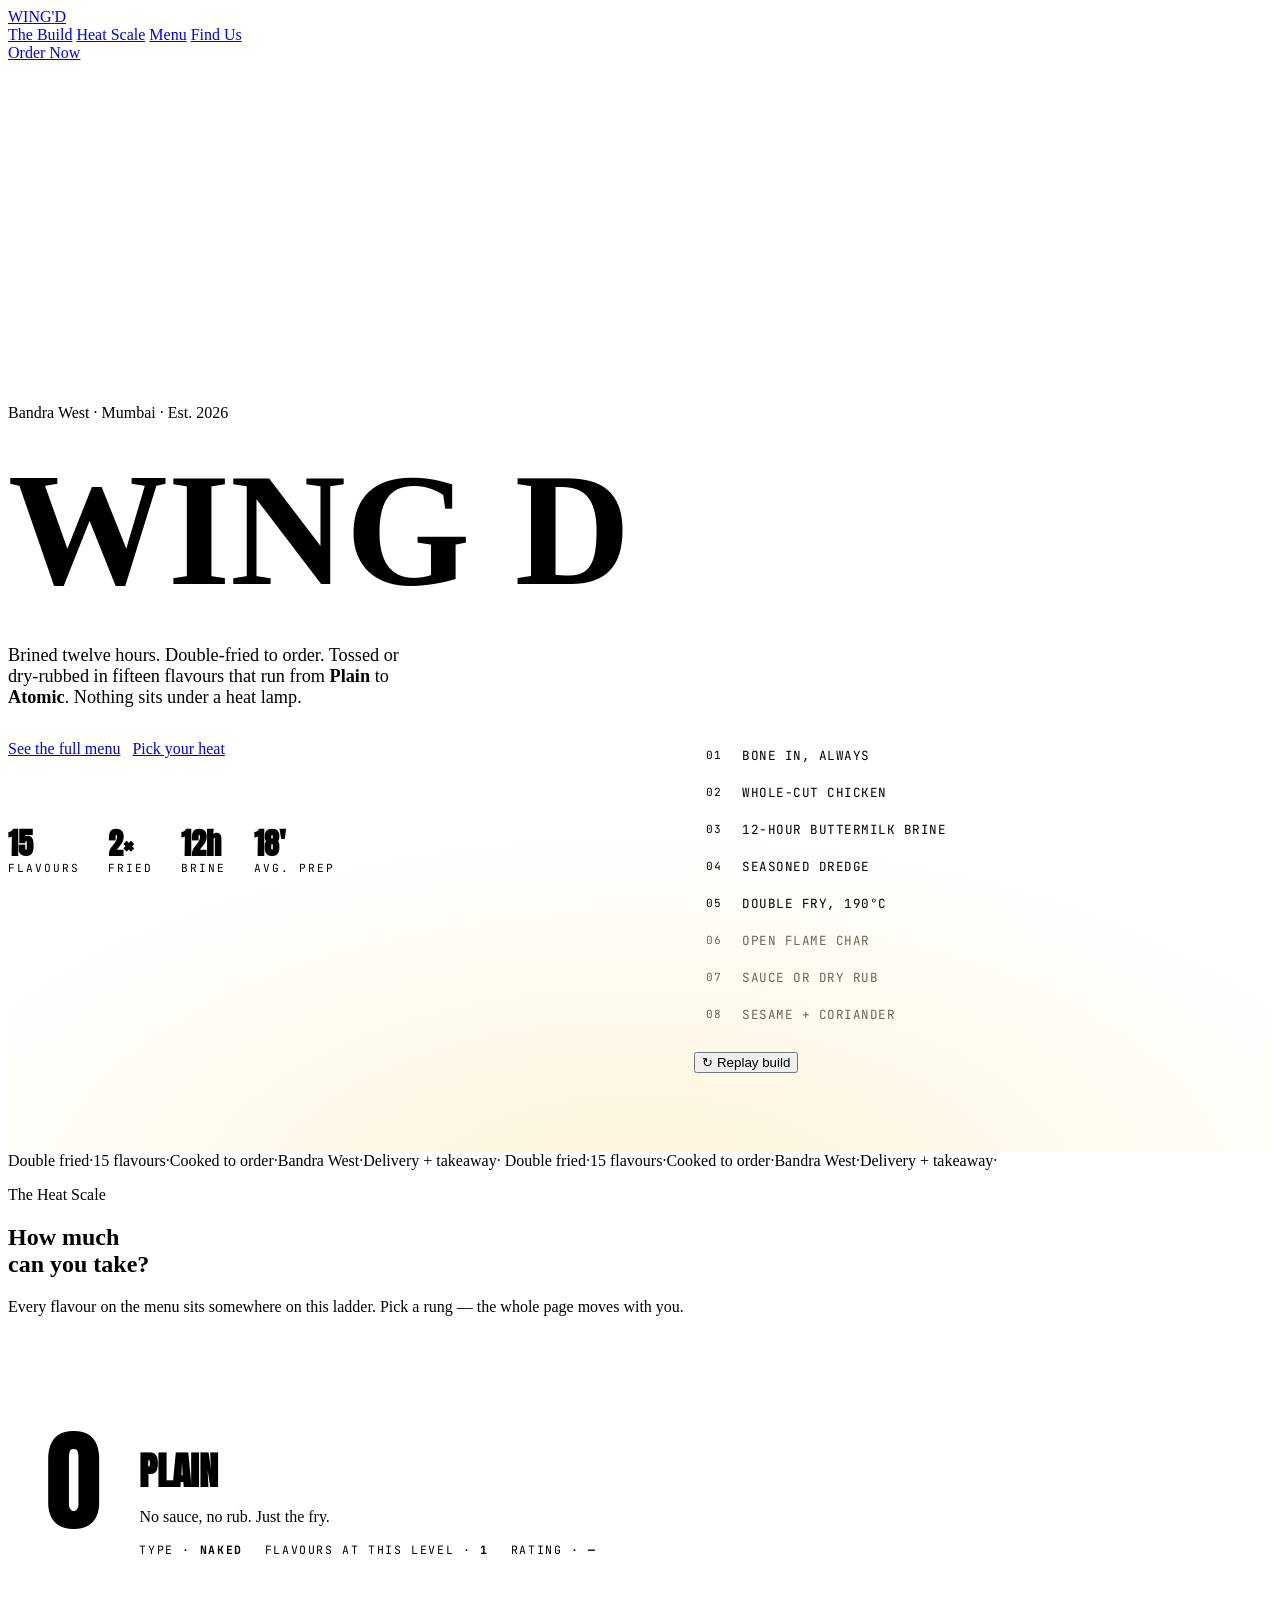
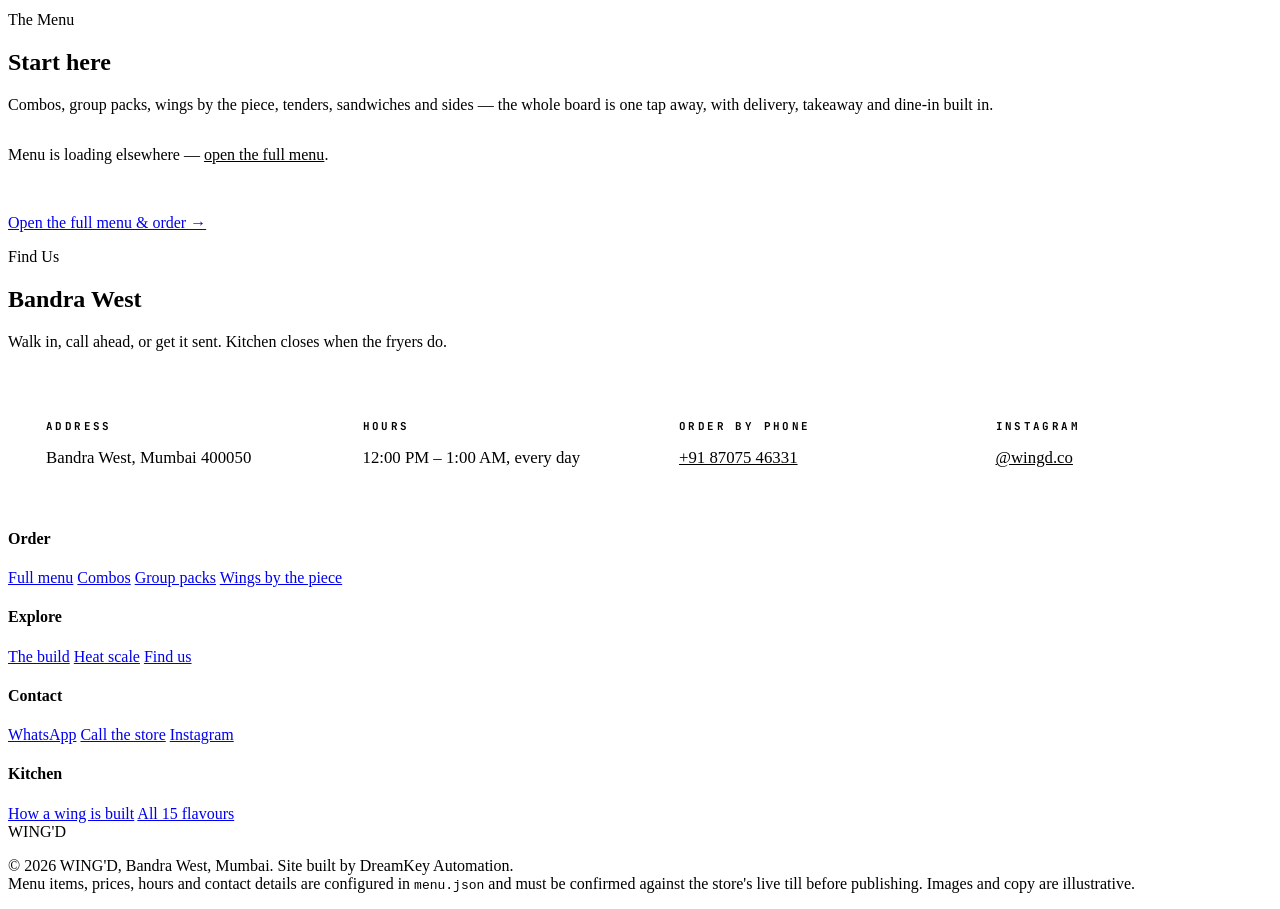
==== index.html @ 4043d3e2 "Add index.html — WING'D site, menu and ordering" ====
<!DOCTYPE html>
<html lang="en">
<head>
<meta charset="utf-8">
<meta name="viewport" content="width=device-width,initial-scale=1,viewport-fit=cover">
<title>WING'D — Wing Experts, Bandra West</title>
<meta name="description" content="WING'D. Double-fried chicken wings in 15 flavours, from Plain to Atomic. Order delivery, takeaway or dine-in from Bandra West, Mumbai.">
<meta name="theme-color" content="#0E0C0A">
<meta property="og:title" content="WING'D — Wing Experts, Bandra West">
<meta property="og:description" content="Double-fried wings in 15 flavours. Delivery, takeaway and dine-in from Bandra West, Mumbai.">
<meta property="og:type" content="website">
<link rel="preconnect" href="https://fonts.googleapis.com">
<link rel="preconnect" href="https://fonts.gstatic.com" crossorigin>
<link href="https://fonts.googleapis.com/css2?family=Anton&family=Manrope:wght@400;600;700;800&family=JetBrains+Mono:wght@400;700&display=swap" rel="stylesheet">
<link rel="stylesheet" href="style.css">
<link rel="icon" href="data:image/svg+xml,<svg xmlns='http://www.w3.org/2000/svg' viewBox='0 0 100 100'><rect width='100' height='100' rx='22' fill='%230E0C0A'/><text x='50' y='72' font-size='62' font-family='Impact,sans-serif' fill='%23F2B705' text-anchor='middle'>W</text></svg>">
<style>
/* ---------- hero ---------- */
.hero{min-height:100svh;display:flex;align-items:center;padding:120px 0 70px;position:relative;z-index:2;overflow:hidden}
.hero::before{
  content:"";position:absolute;inset:auto -20% -45% -20%;height:80%;
  background:radial-gradient(ellipse at 50% 50%, rgba(242,183,5,.16), transparent 62%);
  pointer-events:none
}
.herogrid{display:grid;grid-template-columns:1.05fr .95fr;gap:clamp(30px,5vw,70px);align-items:center}
.herotitle{font-size:clamp(3.3rem,12.5vw,10.5rem);margin:16px 0 0}
.herotitle .o{color:transparent;-webkit-text-stroke:2px var(--turmeric)}
.herotitle .r{color:var(--chilli)}
.herosub{max-width:46ch;color:var(--bone-dim);font-size:clamp(1rem,1.6vw,1.14rem);margin-top:22px}
.herocta{display:flex;flex-wrap:wrap;gap:12px;margin-top:32px}
.herostats{display:flex;flex-wrap:wrap;gap:28px;margin-top:44px;padding-top:26px;border-top:1px solid var(--line)}
.herostats div b{display:block;font-family:'Anton',sans-serif;font-size:1.9rem;line-height:1;color:var(--turmeric)}
.herostats div span{font-size:.7rem;letter-spacing:.18em;text-transform:uppercase;color:var(--bone-dim);font-family:'JetBrains Mono',monospace}

/* ---------- wing build ---------- */
.build{position:relative}
.stage{
  position:relative;aspect-ratio:1;width:100%;max-width:520px;margin-inline:auto;
  border:1px solid var(--line);border-radius:24px;
  background:
    radial-gradient(circle at 50% 55%, rgba(242,183,5,.09), transparent 60%),
    linear-gradient(180deg,var(--char-2),var(--char));
  overflow:hidden
}
.stage::after{
  content:"";position:absolute;inset:0;pointer-events:none;
  background-image:linear-gradient(var(--line) 1px,transparent 1px),linear-gradient(90deg,var(--line) 1px,transparent 1px);
  background-size:44px 44px;opacity:.35
}
.stage svg{position:absolute;inset:0;width:100%;height:100%}
.lyr{opacity:0;transform:translateY(26px) scale(.94);transform-origin:50% 62%}
.playing .lyr{animation:layerIn .62s var(--ease) forwards}
.playing .lyr:nth-child(1){animation-delay:.10s}
.playing .lyr:nth-child(2){animation-delay:.62s}
.playing .lyr:nth-child(3){animation-delay:1.14s}
.playing .lyr:nth-child(4){animation-delay:1.66s}
.playing .lyr:nth-child(5){animation-delay:2.18s}
.playing .lyr:nth-child(6){animation-delay:2.70s}
.playing .lyr:nth-child(7){animation-delay:3.22s}
.playing .lyr:nth-child(8){animation-delay:3.74s}
@keyframes layerIn{to{opacity:1;transform:none}}

.steps{list-style:none;margin:26px 0 0;padding:0;display:grid;gap:2px}
.steps li{
  display:flex;align-items:center;gap:14px;padding:9px 12px;border-radius:9px;
  font-family:'JetBrains Mono',monospace;font-size:.79rem;letter-spacing:.04em;
  color:#6D675D;transition:color .35s,background .35s;text-transform:uppercase
}
.steps li .n{color:var(--line-2);font-size:.7rem;min-width:22px}
.steps li.lit{color:var(--bone);background:rgba(245,239,227,.05)}
.steps li.lit .n{color:var(--turmeric)}
.replay{margin-top:20px}

/* ---------- heat ---------- */
.heatrow{display:grid;grid-template-columns:repeat(auto-fit,minmax(120px,1fr));gap:10px;margin-bottom:34px}
.heatbtn{
  border:1px solid var(--line-2);border-radius:12px;padding:18px 12px;text-align:center;
  transition:border-color .25s,background .25s,transform .2s var(--ease);
}
.heatbtn:hover{transform:translateY(-3px)}
.heatbtn .flames{font-size:.95rem;letter-spacing:2px;display:block;margin-bottom:8px;filter:grayscale(1);opacity:.45;transition:.25s}
.heatbtn .nm{font-family:'Anton',sans-serif;text-transform:uppercase;font-size:1.02rem;display:block;line-height:1.1}
.heatbtn.on{border-color:var(--accent);background:rgba(245,239,227,.05)}
.heatbtn.on .flames{filter:none;opacity:1}
.heatpanel{
  border:1px solid var(--line);border-radius:var(--r);padding:clamp(22px,3vw,38px);
  background:linear-gradient(160deg,var(--char-3),var(--char-2));
  display:grid;grid-template-columns:auto 1fr;gap:clamp(20px,3vw,40px);align-items:center
}
.heatnum{font-family:'Anton',sans-serif;font-size:clamp(3.6rem,10vw,7rem);line-height:.8;color:var(--accent)}
.heatpanel h3{font-family:'Anton',sans-serif;text-transform:uppercase;font-size:clamp(1.5rem,3.6vw,2.4rem);margin-bottom:8px}
.heatpanel p{color:var(--bone-dim);margin:0;max-width:56ch}
.heatmeta{display:flex;gap:22px;margin-top:16px;flex-wrap:wrap}
.heatmeta span{font-family:'JetBrains Mono',monospace;font-size:.72rem;letter-spacing:.14em;text-transform:uppercase;color:var(--bone-dim)}
.heatmeta b{color:var(--bone)}

/* ---------- menu preview ---------- */
.previewgrid{display:grid;grid-template-columns:repeat(auto-fit,minmax(255px,1fr));gap:14px}
.pcard{
  border:1px solid var(--line);border-radius:var(--r);padding:24px;
  background:linear-gradient(170deg,var(--char-2),var(--char));
  display:flex;flex-direction:column;gap:10px;
  transition:border-color .25s,transform .25s var(--ease)
}
.pcard:hover{border-color:var(--line-2);transform:translateY(-4px)}
.pcard h4{font-family:'Anton',sans-serif;text-transform:uppercase;font-size:1.28rem;line-height:1.05}
.pcard p{color:var(--bone-dim);font-size:.88rem;margin:0;flex:1}
.pcard .pr{font-family:'JetBrains Mono',monospace;font-weight:700;color:var(--turmeric);font-size:1.05rem}
.tag{
  align-self:flex-start;font-family:'JetBrains Mono',monospace;font-size:.6rem;letter-spacing:.18em;
  text-transform:uppercase;padding:5px 10px;border-radius:100px;background:var(--chilli);color:#fff
}

/* ---------- find us ---------- */
.findgrid{display:grid;grid-template-columns:repeat(auto-fit,minmax(240px,1fr));gap:2px;border:1px solid var(--line);border-radius:var(--r);overflow:hidden}
.findcell{padding:clamp(24px,3vw,38px);background:var(--char-2);outline:1px solid var(--line)}
.findcell h4{font-family:'JetBrains Mono',monospace;font-size:.68rem;letter-spacing:.22em;text-transform:uppercase;color:var(--accent);margin-bottom:12px}
.findcell p{font-size:1.05rem;margin:0;line-height:1.5}
.findcell a{color:var(--bone);border-bottom:1px solid var(--line-2)}

@media (max-width:940px){
  .herogrid{grid-template-columns:1fr}
  .build{order:-1}
  .stage{max-width:400px}
  .heatpanel{grid-template-columns:1fr;text-align:left}
}
</style>
</head>
<body>
<div class="grain" aria-hidden="true"></div>

<nav class="nav">
  <a class="brand" href="index.html">
    <span class="dot" aria-hidden="true"></span>
    <span class="mark">WING<span>'</span>D</span>
  </a>
  <div class="navlinks">
    <a href="#build">The Build</a>
    <a href="#heat">Heat Scale</a>
    <a href="menu.html">Menu</a>
    <a href="#find">Find Us</a>
  </div>
  <a class="btn btn-primary" href="menu.html">Order Now</a>
</nav>

<!-- ================= HERO ================= -->
<header class="hero" id="top">
  <div class="wrap herogrid">
    <div>
      <p class="eyebrow">Bandra West · Mumbai · Est. 2026</p>
      <h1 class="display herotitle">WING<span class="o">'</span><span class="r">D</span></h1>
      <p class="herosub">Brined twelve hours. Double-fried to order. Tossed or dry-rubbed in fifteen flavours that run from <b style="color:var(--bone)">Plain</b> to <b style="color:var(--chilli)">Atomic</b>. Nothing sits under a heat lamp.</p>
      <div class="herocta">
        <a class="btn btn-primary" href="menu.html">See the full menu</a>
        <a class="btn btn-ghost" href="#heat">Pick your heat</a>
      </div>
      <div class="herostats">
        <div><b>15</b><span>Flavours</span></div>
        <div><b>2×</b><span>Fried</span></div>
        <div><b>12h</b><span>Brine</span></div>
        <div><b>18′</b><span>Avg. prep</span></div>
      </div>
    </div>

    <div class="build" id="build">
      <div class="stage playing" id="stage">
        <svg viewBox="0 0 400 400" role="img" aria-label="A chicken wing being assembled layer by layer">
          <defs>
            <linearGradient id="gFry" x1="0" y1="0" x2="0" y2="1">
              <stop offset="0%" stop-color="#E8A63C"/><stop offset="100%" stop-color="#B96B18"/>
            </linearGradient>
            <linearGradient id="gSauce" x1="0" y1="0" x2="1" y2="1">
              <stop offset="0%" stop-color="var(--accent)"/><stop offset="100%" stop-color="#8E1B1B"/>
            </linearGradient>
            <clipPath id="clipBody">
              <path d="M200 146c42 0 70 40 78 88 10 62-28 118-78 118s-88-56-78-118c8-48 36-88 78-88Z"/>
            </clipPath>
          </defs>

          <!-- 1 bone -->
          <g class="lyr">
            <rect x="187" y="58" width="26" height="108" rx="13" fill="#E9E1D2"/>
            <circle cx="185" cy="62" r="18" fill="#F5EFE3"/>
            <circle cx="215" cy="62" r="18" fill="#F5EFE3"/>
          </g>
          <!-- 2 meat -->
          <g class="lyr">
            <path d="M200 146c42 0 70 40 78 88 10 62-28 118-78 118s-88-56-78-118c8-48 36-88 78-88Z" fill="#C97C72"/>
          </g>
          <!-- 3 brine -->
          <g class="lyr" clip-path="url(#clipBody)">
            <path d="M200 146c42 0 70 40 78 88 10 62-28 118-78 118s-88-56-78-118c8-48 36-88 78-88Z" fill="#F5EFE3" opacity=".18"/>
            <circle cx="150" cy="230" r="7" fill="#F5EFE3" opacity=".3"/>
            <circle cx="252" cy="286" r="5" fill="#F5EFE3" opacity=".3"/>
            <circle cx="196" cy="196" r="4" fill="#F5EFE3" opacity=".3"/>
          </g>
          <!-- 4 dredge -->
          <g class="lyr" clip-path="url(#clipBody)">
            <path d="M200 146c42 0 70 40 78 88 10 62-28 118-78 118s-88-56-78-118c8-48 36-88 78-88Z" fill="#E4CDA0"/>
          </g>
          <!-- 5 double fry -->
          <g class="lyr" clip-path="url(#clipBody)">
            <path d="M200 146c42 0 70 40 78 88 10 62-28 118-78 118s-88-56-78-118c8-48 36-88 78-88Z" fill="url(#gFry)"/>
            <path d="M118 218c30 16 54-10 86 4s52-6 82 10" stroke="#D9913A" stroke-width="7" fill="none" opacity=".6" stroke-linecap="round"/>
            <path d="M112 268c34 12 56-12 88 2s54-4 88 12" stroke="#D9913A" stroke-width="7" fill="none" opacity=".5" stroke-linecap="round"/>
          </g>
          <!-- 6 flame char -->
          <g class="lyr" clip-path="url(#clipBody)">
            <ellipse cx="164" cy="212" rx="19" ry="11" fill="#4A2A10" opacity=".6" transform="rotate(-18 164 212)"/>
            <ellipse cx="252" cy="262" rx="26" ry="14" fill="#4A2A10" opacity=".55" transform="rotate(12 252 262)"/>
            <ellipse cx="190" cy="320" rx="24" ry="12" fill="#4A2A10" opacity=".5"/>
          </g>
          <!-- 7 sauce / rub -->
          <g class="lyr" clip-path="url(#clipBody)">
            <path d="M100 236c26-22 48 6 74-8s44 12 70-2 44 8 56-2v130H100Z" fill="url(#gSauce)" opacity=".92" id="sauceLayer"/>
          </g>
          <!-- 8 garnish -->
          <g class="lyr" clip-path="url(#clipBody)">
            <g fill="#F5EFE3" opacity=".92">
              <ellipse cx="160" cy="278" rx="5" ry="3" transform="rotate(24 160 278)"/>
              <ellipse cx="214" cy="300" rx="5" ry="3" transform="rotate(-14 214 300)"/>
              <ellipse cx="258" cy="266" rx="5" ry="3" transform="rotate(40 258 266)"/>
              <ellipse cx="188" cy="252" rx="5" ry="3" transform="rotate(-30 188 252)"/>
              <ellipse cx="236" cy="326" rx="5" ry="3" transform="rotate(8 236 326)"/>
            </g>
            <g fill="#5C8F3A">
              <ellipse cx="176" cy="312" rx="9" ry="4" transform="rotate(-22 176 312)"/>
              <ellipse cx="246" cy="292" rx="9" ry="4" transform="rotate(34 246 292)"/>
            </g>
          </g>
        </svg>
      </div>

      <ol class="steps" id="steps">
        <li><span class="n">01</span> Bone in, always</li>
        <li><span class="n">02</span> Whole-cut chicken</li>
        <li><span class="n">03</span> 12-hour buttermilk brine</li>
        <li><span class="n">04</span> Seasoned dredge</li>
        <li><span class="n">05</span> Double fry, 190°C</li>
        <li><span class="n">06</span> Open flame char</li>
        <li><span class="n">07</span> Sauce or dry rub</li>
        <li><span class="n">08</span> Sesame + coriander</li>
      </ol>
      <button class="btn btn-ghost replay" id="replay" type="button">↻ Replay build</button>
    </div>
  </div>
</header>

<div class="ticker" aria-hidden="true">
  <div class="ticker-track">
    <span>Double fried</span><span>·</span><span>15 flavours</span><span>·</span><span>Cooked to order</span><span>·</span><span>Bandra West</span><span>·</span><span>Delivery + takeaway</span><span>·</span>
    <span>Double fried</span><span>·</span><span>15 flavours</span><span>·</span><span>Cooked to order</span><span>·</span><span>Bandra West</span><span>·</span><span>Delivery + takeaway</span><span>·</span>
  </div>
</div>

<!-- ================= HEAT ================= -->
<section class="sec" id="heat">
  <div class="wrap">
    <div class="sechead rv">
      <div>
        <p class="eyebrow">The Heat Scale</p>
        <h2 class="display">How much<br>can you take?</h2>
      </div>
      <p>Every flavour on the menu sits somewhere on this ladder. Pick a rung — the whole page moves with you.</p>
    </div>

    <div class="heatrow rv" id="heatrow" role="tablist" aria-label="Heat levels"></div>

    <div class="heatpanel rv">
      <div class="heatnum mono" id="heatnum">0</div>
      <div>
        <h3 id="heatname">Plain</h3>
        <p id="heatdesc">No sauce, no rub. Just the fry.</p>
        <div class="heatmeta">
          <span>Type · <b id="heattype">Naked</b></span>
          <span>Flavours at this level · <b id="heatcount">1</b></span>
          <span>Rating · <b id="heatflames">—</b></span>
        </div>
      </div>
    </div>
  </div>
</section>

<!-- ================= MENU PREVIEW ================= -->
<section class="sec" id="menu" style="border-top:1px solid var(--line)">
  <div class="wrap">
    <div class="sechead rv">
      <div>
        <p class="eyebrow">The Menu</p>
        <h2 class="display">Start here</h2>
      </div>
      <p>Combos, group packs, wings by the piece, tenders, sandwiches and sides — the whole board is one tap away, with delivery, takeaway and dine-in built in.</p>
    </div>
    <div class="previewgrid rv" id="preview"></div>
    <div style="margin-top:34px">
      <a class="btn btn-accent" href="menu.html">Open the full menu &amp; order →</a>
    </div>
  </div>
</section>

<!-- ================= FIND US ================= -->
<section class="sec" id="find" style="border-top:1px solid var(--line)">
  <div class="wrap">
    <div class="sechead rv">
      <div>
        <p class="eyebrow">Find Us</p>
        <h2 class="display">Bandra West</h2>
      </div>
      <p>Walk in, call ahead, or get it sent. Kitchen closes when the fryers do.</p>
    </div>
    <div class="findgrid rv">
      <div class="findcell"><h4>Address</h4><p id="fAddr">Bandra West, Mumbai 400050</p></div>
      <div class="findcell"><h4>Hours</h4><p id="fHours">12:00 PM – 1:00 AM, every day</p></div>
      <div class="findcell"><h4>Order by phone</h4><p><a id="fPhone" href="#">+91 87075 46331</a></p></div>
      <div class="findcell"><h4>Instagram</h4><p><a id="fIg" href="https://instagram.com/wingd.co" target="_blank" rel="noopener">@wingd.co</a></p></div>
    </div>
  </div>
</section>

<footer class="foot">
  <div class="wrap">
    <div class="footgrid">
      <div>
        <h4>Order</h4>
        <a href="menu.html">Full menu</a>
        <a href="menu.html#combos">Combos</a>
        <a href="menu.html#packs">Group packs</a>
        <a href="menu.html#wings">Wings by the piece</a>
      </div>
      <div>
        <h4>Explore</h4>
        <a href="#build">The build</a>
        <a href="#heat">Heat scale</a>
        <a href="#find">Find us</a>
      </div>
      <div>
        <h4>Contact</h4>
        <a id="fWa" href="#" target="_blank" rel="noopener">WhatsApp</a>
        <a id="fPhone2" href="#">Call the store</a>
        <a href="https://instagram.com/wingd.co" target="_blank" rel="noopener">Instagram</a>
      </div>
      <div>
        <h4>Kitchen</h4>
        <a href="#build">How a wing is built</a>
        <a href="menu.html#flavours">All 15 flavours</a>
      </div>
    </div>
    <div class="footmark display">WING'D</div>
    <p class="legal">
      © <span id="yr"></span> WING'D, Bandra West, Mumbai. Site built by DreamKey Automation.<br>
      Menu items, prices, hours and contact details are configured in <code>menu.json</code> and must be confirmed against the store's live till before publishing. Images and copy are illustrative.
    </p>
  </div>
</footer>

<script>
/* ---------------- year ---------------- */
document.getElementById('yr').textContent = new Date().getFullYear();

/* ---------------- reveal ---------------- */
const io = new IntersectionObserver((es)=>{
  es.forEach(e=>{ if(e.isIntersecting){ e.target.classList.add('in'); io.unobserve(e.target); } });
},{threshold:.12});
document.querySelectorAll('.rv').forEach(el=>io.observe(el));

/* ---------------- wing build animation ---------------- */
const stage = document.getElementById('stage');
const stepEls = [...document.querySelectorAll('#steps li')];
const DELAYS = [100,620,1140,1660,2180,2700,3220,3740];
let timers = [];
const reduce = window.matchMedia('(prefers-reduced-motion: reduce)').matches;

function runBuild(){
  timers.forEach(clearTimeout); timers = [];
  stepEls.forEach(li=>li.classList.remove('lit'));
  if(reduce){ stepEls.forEach(li=>li.classList.add('lit')); return; }
  stage.classList.remove('playing');
  void stage.offsetWidth;               // force reflow so the animation restarts
  stage.classList.add('playing');
  DELAYS.forEach((d,i)=>{
    timers.push(setTimeout(()=>stepEls[i] && stepEls[i].classList.add('lit'), d + 180));
  });
}
document.getElementById('replay').addEventListener('click', runBuild);
runBuild();

/* ---------------- data-driven bits ---------------- */
const FLAME='◆';
fetch('menu.json?v=2').then(r=>r.json()).then(data=>{
  /* --- store details --- */
  const s = data.store;
  document.getElementById('fAddr').textContent  = s.address;
  document.getElementById('fHours').textContent = s.hours;
  const telHref = 'tel:' + s.phone.replace(/[^\d+]/g,'');
  ['fPhone','fPhone2'].forEach(id=>{
    const el = document.getElementById(id);
    el.href = telHref;
    if(id==='fPhone') el.textContent = s.phone;
  });
  document.getElementById('fWa').href = 'https://wa.me/' + s.whatsapp;
  const ig = document.getElementById('fIg');
  ig.href = s.instagram; ig.textContent = '@' + s.instagram.split('/').filter(Boolean).pop();

  /* --- heat scale --- */
  const levels = [0,1,2,3,4,5];
  const names  = {0:'No heat',1:'Warm',2:'Building',3:'Hot',4:'Serious',5:'Atomic'};
  const row = document.getElementById('heatrow');
  const byLevel = l => data.flavours.filter(f=>f.heat===l);

  levels.forEach(l=>{
    const b = document.createElement('button');
    b.type='button'; b.className='heatbtn'; b.dataset.level=l; b.setAttribute('role','tab');
    b.innerHTML = `<span class="flames">${'🔥'.repeat(Math.max(l,1)).slice(0, l===0?0:undefined) || '○'}</span>
                   <span class="nm">${names[l]}</span>`;
    b.addEventListener('click',()=>setHeat(l));
    row.appendChild(b);
  });

  const HUE = {0:'#F5EFE3',1:'#F2B705',2:'#F0930C',3:'#FF6B1A',4:'#E03C10',5:'#D62828'};
  function setHeat(l){
    document.querySelectorAll('.heatbtn').forEach(b=>b.classList.toggle('on', +b.dataset.level===l));
    const list = byLevel(l);
    const pick = list[0] || {name:'—',note:'',type:'—'};
    document.documentElement.style.setProperty('--accent', HUE[l]);
    const sauce = document.getElementById('sauceLayer');
    if(sauce) sauce.setAttribute('fill', HUE[l]);
    document.getElementById('heatnum').textContent  = l;
    document.getElementById('heatname').textContent = list.map(f=>f.name).join(' · ') || pick.name;
    document.getElementById('heatdesc').textContent = pick.note;
    document.getElementById('heattype').textContent = [...new Set(list.map(f=>f.type))].join(' / ') || '—';
    document.getElementById('heatcount').textContent= list.length;
    document.getElementById('heatflames').textContent = l===0 ? 'No heat' : FLAME.repeat(l);
  }
  setHeat(3);

  /* --- menu preview: one highlight from each of the first four categories --- */
  const prev = document.getElementById('preview');
  data.categories.slice(0,4).forEach(cat=>{
    const item = cat.items.find(i=>i.badge) || cat.items[0];
    const el = document.createElement('a');
    el.className='pcard'; el.href='menu.html#'+cat.id;
    el.innerHTML = `
      ${item.badge?`<span class="tag">${item.badge}</span>`:''}
      <h4>${item.name}</h4>
      <p>${item.desc}</p>
      <div class="pr">${s.currency}${item.price}</div>
      <div style="font-family:'JetBrains Mono',monospace;font-size:.62rem;letter-spacing:.18em;text-transform:uppercase;color:var(--bone-dim)">${cat.name} →</div>`;
    prev.appendChild(el);
  });
}).catch(err=>{
  console.error('menu.json failed to load', err);
  document.getElementById('preview').innerHTML =
    '<p style="color:var(--bone-dim)">Menu is loading elsewhere — <a href="menu.html" style="color:var(--turmeric)">open the full menu</a>.</p>';
});
</script>
</body>
</html>
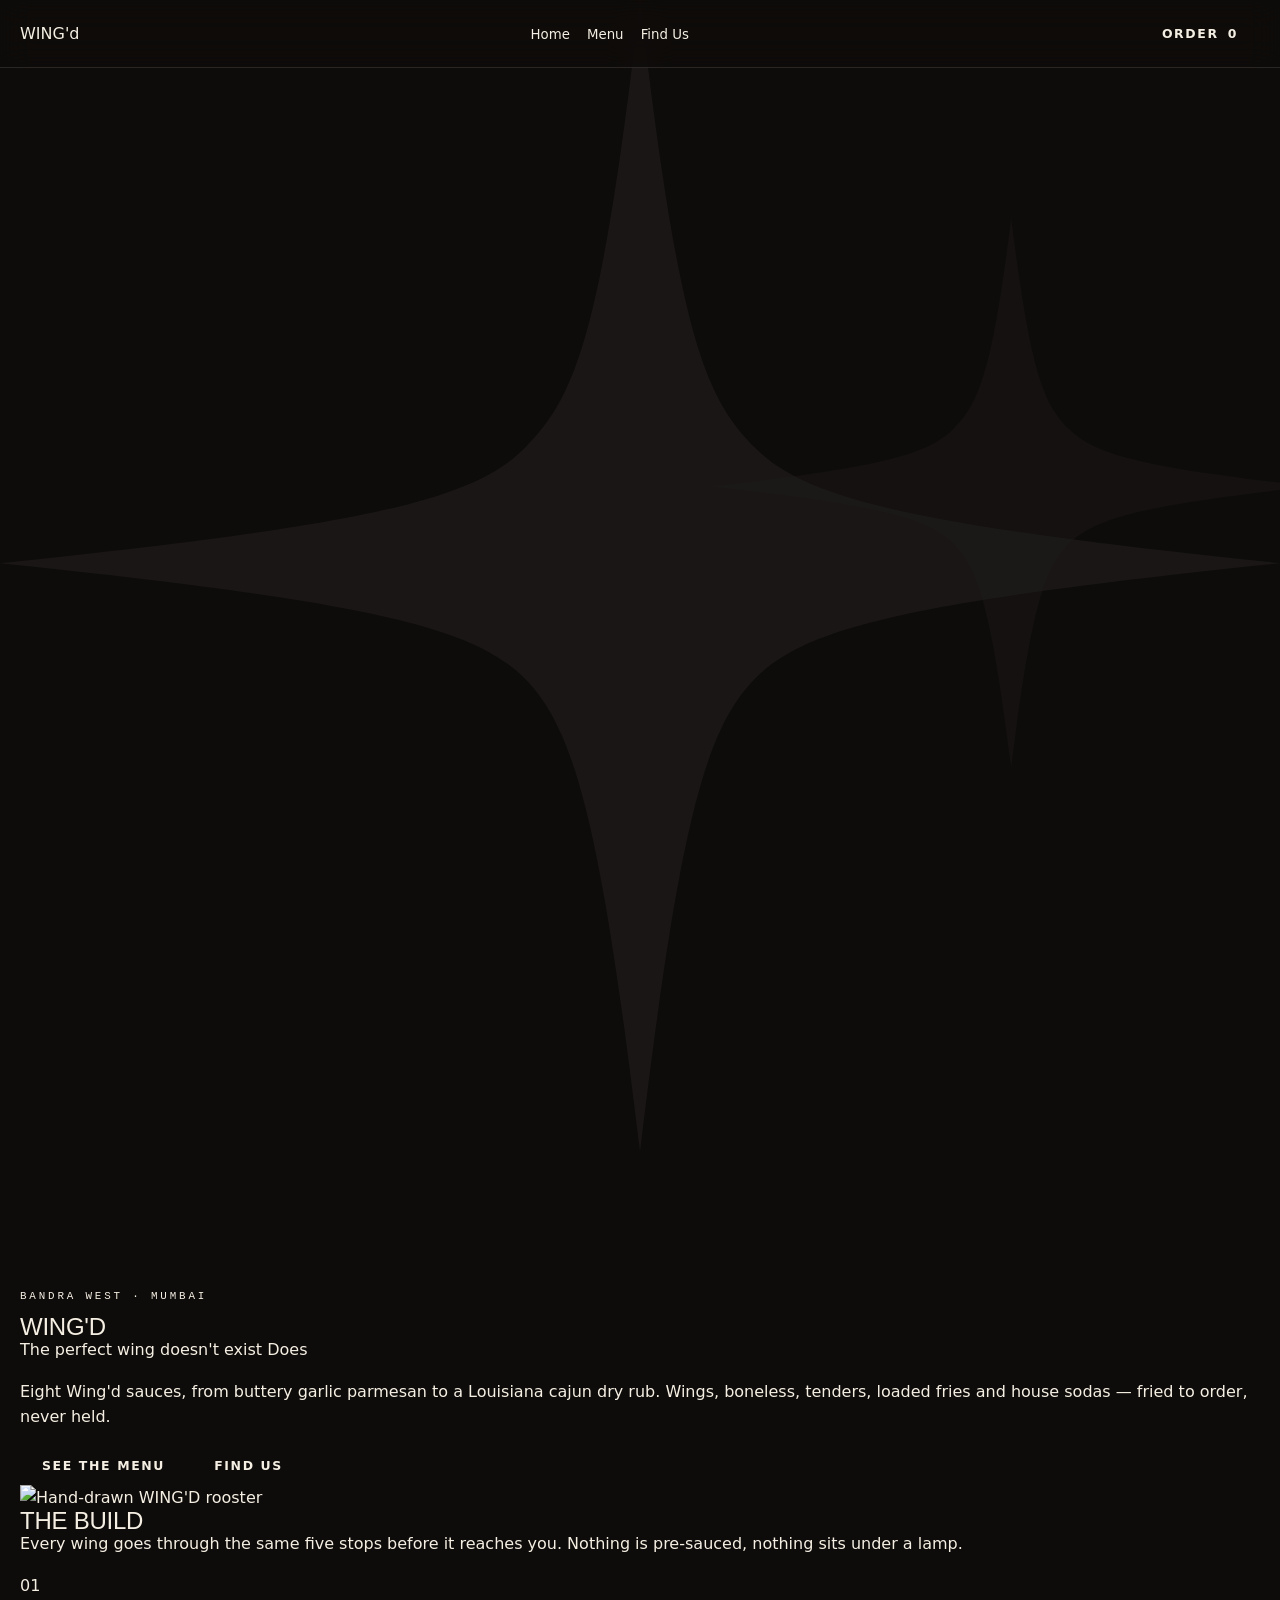
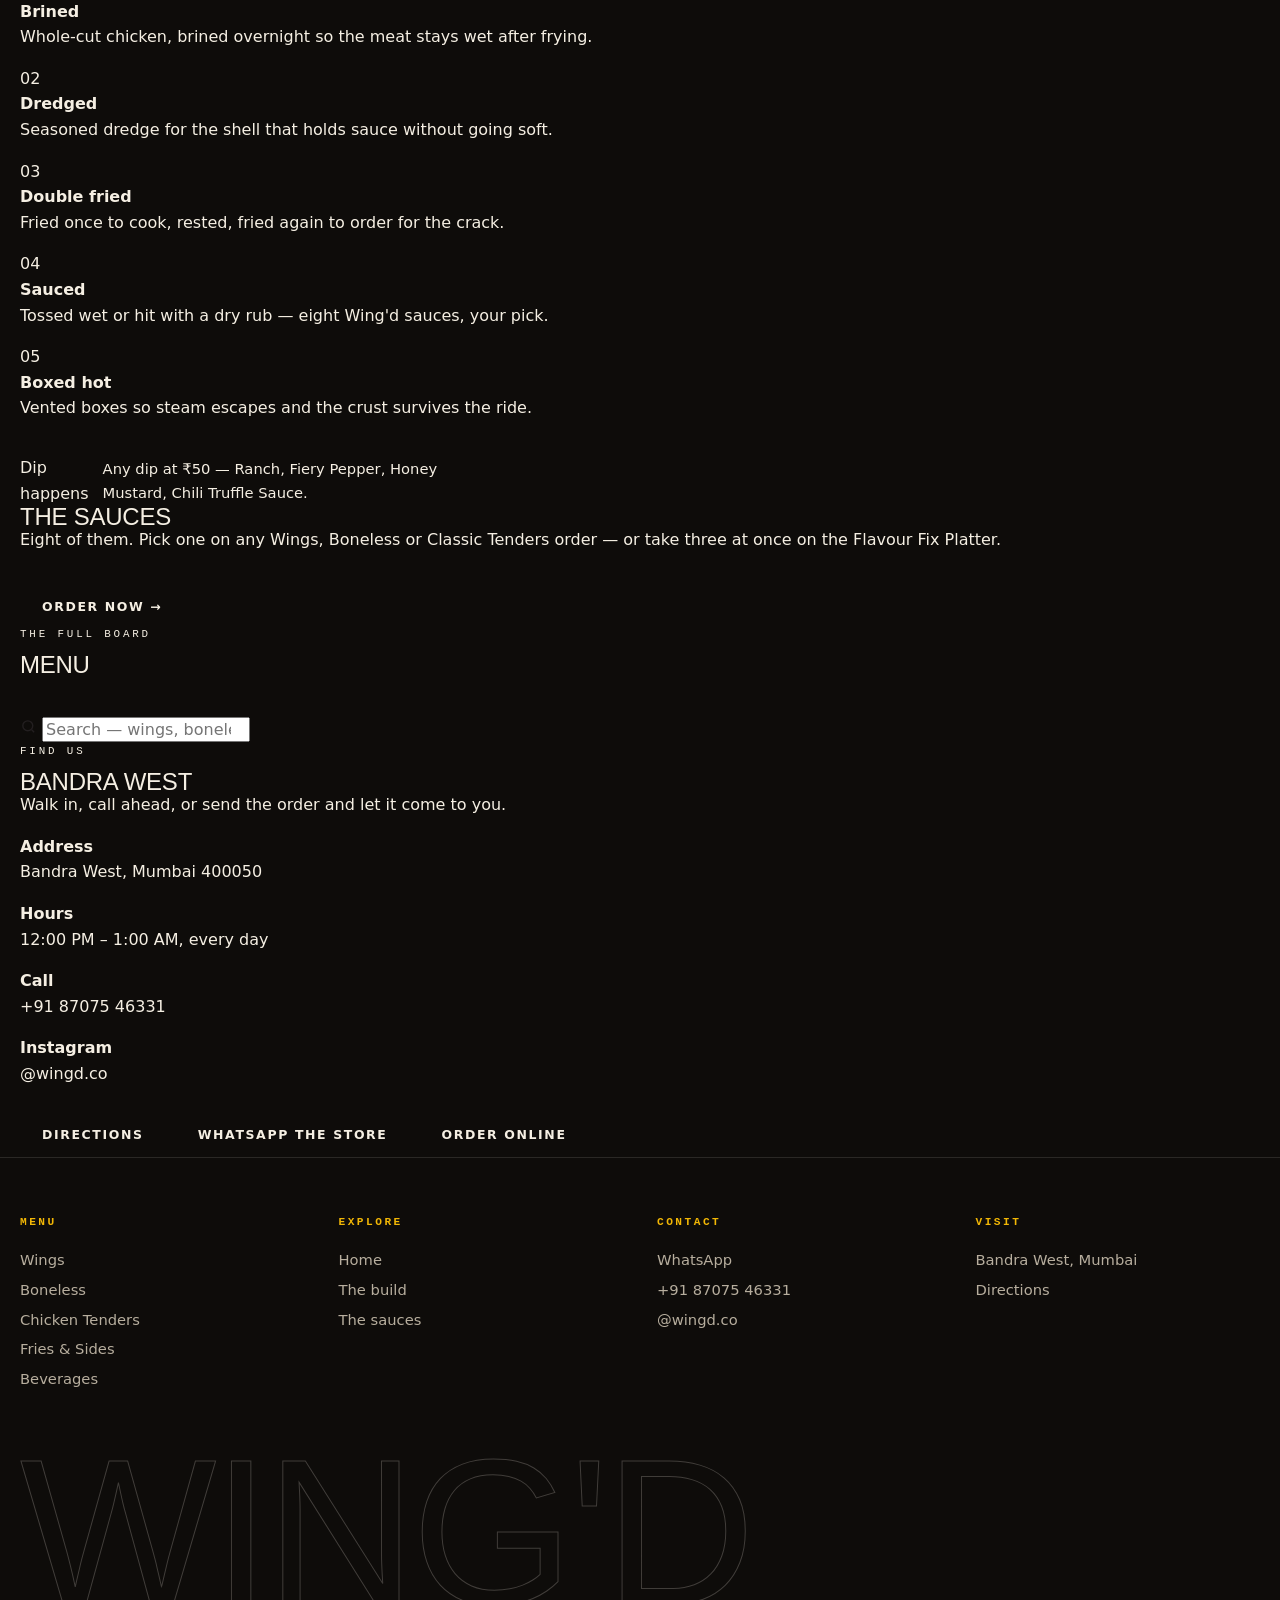
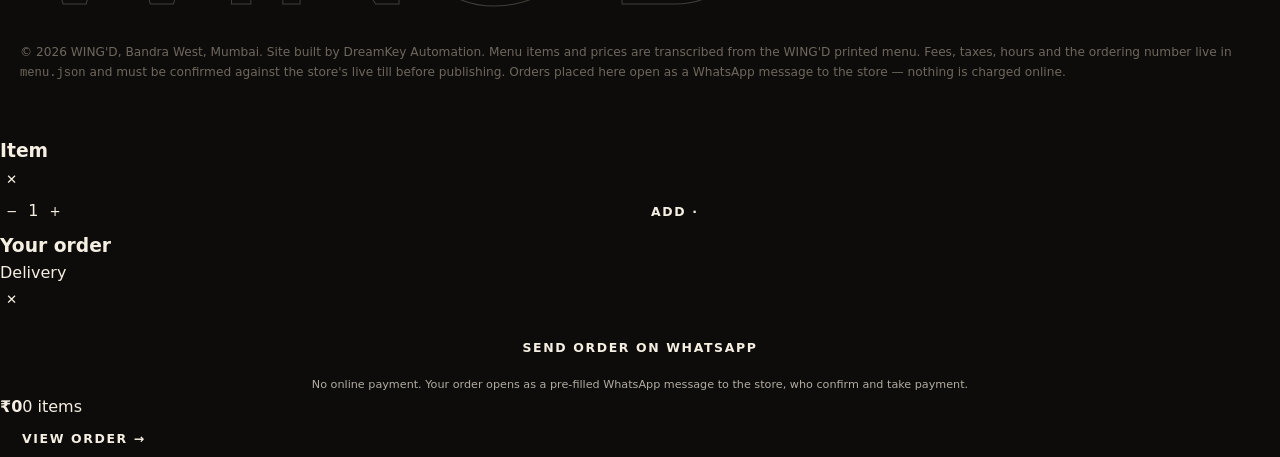
==== commit 6b9f4965: "Rebuild WING'D from the printed menu — one page, one link" ====
--- a/index.html
+++ b/index.html
@@ -3,455 +3,656 @@
 <head>
 <meta charset="utf-8">
 <meta name="viewport" content="width=device-width,initial-scale=1,viewport-fit=cover">
-<title>WING'D — Wing Experts, Bandra West</title>
-<meta name="description" content="WING'D. Double-fried chicken wings in 15 flavours, from Plain to Atomic. Order delivery, takeaway or dine-in from Bandra West, Mumbai.">
-<meta name="theme-color" content="#0E0C0A">
-<meta property="og:title" content="WING'D — Wing Experts, Bandra West">
-<meta property="og:description" content="Double-fried wings in 15 flavours. Delivery, takeaway and dine-in from Bandra West, Mumbai.">
-<meta property="og:type" content="website">
+<title>WING'D — Bandra West, Mumbai</title>
+<meta name="description" content="WING'D. Wings, boneless, tenders, loaded fries and house sodas in Bandra West, Mumbai. Eight Wing'd sauces. Order delivery, takeaway or dine-in.">
+<meta name="theme-color" content="#EE1C29">
+<meta property="og:title" content="WING'D — Bandra West, Mumbai">
+<meta property="og:description" content="Eight Wing'd sauces. Wings, boneless, tenders, loaded fries and house sodas. Delivery, takeaway and dine-in.">
+<meta property="og:type" content="restaurant.restaurant">
 <link rel="preconnect" href="https://fonts.googleapis.com">
 <link rel="preconnect" href="https://fonts.gstatic.com" crossorigin>
-<link href="https://fonts.googleapis.com/css2?family=Anton&family=Manrope:wght@400;600;700;800&family=JetBrains+Mono:wght@400;700&display=swap" rel="stylesheet">
+<link href="https://fonts.googleapis.com/css2?family=Chango&family=Zilla+Slab:wght@400;600;700&family=Poppins:wght@300;400;500;600&display=swap" rel="stylesheet">
 <link rel="stylesheet" href="style.css">
-<link rel="icon" href="data:image/svg+xml,<svg xmlns='http://www.w3.org/2000/svg' viewBox='0 0 100 100'><rect width='100' height='100' rx='22' fill='%230E0C0A'/><text x='50' y='72' font-size='62' font-family='Impact,sans-serif' fill='%23F2B705' text-anchor='middle'>W</text></svg>">
-<style>
-/* ---------- hero ---------- */
-.hero{min-height:100svh;display:flex;align-items:center;padding:120px 0 70px;position:relative;z-index:2;overflow:hidden}
-.hero::before{
-  content:"";position:absolute;inset:auto -20% -45% -20%;height:80%;
-  background:radial-gradient(ellipse at 50% 50%, rgba(242,183,5,.16), transparent 62%);
-  pointer-events:none
-}
-.herogrid{display:grid;grid-template-columns:1.05fr .95fr;gap:clamp(30px,5vw,70px);align-items:center}
-.herotitle{font-size:clamp(3.3rem,12.5vw,10.5rem);margin:16px 0 0}
-.herotitle .o{color:transparent;-webkit-text-stroke:2px var(--turmeric)}
-.herotitle .r{color:var(--chilli)}
-.herosub{max-width:46ch;color:var(--bone-dim);font-size:clamp(1rem,1.6vw,1.14rem);margin-top:22px}
-.herocta{display:flex;flex-wrap:wrap;gap:12px;margin-top:32px}
-.herostats{display:flex;flex-wrap:wrap;gap:28px;margin-top:44px;padding-top:26px;border-top:1px solid var(--line)}
-.herostats div b{display:block;font-family:'Anton',sans-serif;font-size:1.9rem;line-height:1;color:var(--turmeric)}
-.herostats div span{font-size:.7rem;letter-spacing:.18em;text-transform:uppercase;color:var(--bone-dim);font-family:'JetBrains Mono',monospace}
-
-/* ---------- wing build ---------- */
-.build{position:relative}
-.stage{
-  position:relative;aspect-ratio:1;width:100%;max-width:520px;margin-inline:auto;
-  border:1px solid var(--line);border-radius:24px;
-  background:
-    radial-gradient(circle at 50% 55%, rgba(242,183,5,.09), transparent 60%),
-    linear-gradient(180deg,var(--char-2),var(--char));
-  overflow:hidden
-}
-.stage::after{
-  content:"";position:absolute;inset:0;pointer-events:none;
-  background-image:linear-gradient(var(--line) 1px,transparent 1px),linear-gradient(90deg,var(--line) 1px,transparent 1px);
-  background-size:44px 44px;opacity:.35
-}
-.stage svg{position:absolute;inset:0;width:100%;height:100%}
-.lyr{opacity:0;transform:translateY(26px) scale(.94);transform-origin:50% 62%}
-.playing .lyr{animation:layerIn .62s var(--ease) forwards}
-.playing .lyr:nth-child(1){animation-delay:.10s}
-.playing .lyr:nth-child(2){animation-delay:.62s}
-.playing .lyr:nth-child(3){animation-delay:1.14s}
-.playing .lyr:nth-child(4){animation-delay:1.66s}
-.playing .lyr:nth-child(5){animation-delay:2.18s}
-.playing .lyr:nth-child(6){animation-delay:2.70s}
-.playing .lyr:nth-child(7){animation-delay:3.22s}
-.playing .lyr:nth-child(8){animation-delay:3.74s}
-@keyframes layerIn{to{opacity:1;transform:none}}
-
-.steps{list-style:none;margin:26px 0 0;padding:0;display:grid;gap:2px}
-.steps li{
-  display:flex;align-items:center;gap:14px;padding:9px 12px;border-radius:9px;
-  font-family:'JetBrains Mono',monospace;font-size:.79rem;letter-spacing:.04em;
-  color:#6D675D;transition:color .35s,background .35s;text-transform:uppercase
-}
-.steps li .n{color:var(--line-2);font-size:.7rem;min-width:22px}
-.steps li.lit{color:var(--bone);background:rgba(245,239,227,.05)}
-.steps li.lit .n{color:var(--turmeric)}
-.replay{margin-top:20px}
-
-/* ---------- heat ---------- */
-.heatrow{display:grid;grid-template-columns:repeat(auto-fit,minmax(120px,1fr));gap:10px;margin-bottom:34px}
-.heatbtn{
-  border:1px solid var(--line-2);border-radius:12px;padding:18px 12px;text-align:center;
-  transition:border-color .25s,background .25s,transform .2s var(--ease);
-}
-.heatbtn:hover{transform:translateY(-3px)}
-.heatbtn .flames{font-size:.95rem;letter-spacing:2px;display:block;margin-bottom:8px;filter:grayscale(1);opacity:.45;transition:.25s}
-.heatbtn .nm{font-family:'Anton',sans-serif;text-transform:uppercase;font-size:1.02rem;display:block;line-height:1.1}
-.heatbtn.on{border-color:var(--accent);background:rgba(245,239,227,.05)}
-.heatbtn.on .flames{filter:none;opacity:1}
-.heatpanel{
-  border:1px solid var(--line);border-radius:var(--r);padding:clamp(22px,3vw,38px);
-  background:linear-gradient(160deg,var(--char-3),var(--char-2));
-  display:grid;grid-template-columns:auto 1fr;gap:clamp(20px,3vw,40px);align-items:center
-}
-.heatnum{font-family:'Anton',sans-serif;font-size:clamp(3.6rem,10vw,7rem);line-height:.8;color:var(--accent)}
-.heatpanel h3{font-family:'Anton',sans-serif;text-transform:uppercase;font-size:clamp(1.5rem,3.6vw,2.4rem);margin-bottom:8px}
-.heatpanel p{color:var(--bone-dim);margin:0;max-width:56ch}
-.heatmeta{display:flex;gap:22px;margin-top:16px;flex-wrap:wrap}
-.heatmeta span{font-family:'JetBrains Mono',monospace;font-size:.72rem;letter-spacing:.14em;text-transform:uppercase;color:var(--bone-dim)}
-.heatmeta b{color:var(--bone)}
-
-/* ---------- menu preview ---------- */
-.previewgrid{display:grid;grid-template-columns:repeat(auto-fit,minmax(255px,1fr));gap:14px}
-.pcard{
-  border:1px solid var(--line);border-radius:var(--r);padding:24px;
-  background:linear-gradient(170deg,var(--char-2),var(--char));
-  display:flex;flex-direction:column;gap:10px;
-  transition:border-color .25s,transform .25s var(--ease)
-}
-.pcard:hover{border-color:var(--line-2);transform:translateY(-4px)}
-.pcard h4{font-family:'Anton',sans-serif;text-transform:uppercase;font-size:1.28rem;line-height:1.05}
-.pcard p{color:var(--bone-dim);font-size:.88rem;margin:0;flex:1}
-.pcard .pr{font-family:'JetBrains Mono',monospace;font-weight:700;color:var(--turmeric);font-size:1.05rem}
-.tag{
-  align-self:flex-start;font-family:'JetBrains Mono',monospace;font-size:.6rem;letter-spacing:.18em;
-  text-transform:uppercase;padding:5px 10px;border-radius:100px;background:var(--chilli);color:#fff
-}
-
-/* ---------- find us ---------- */
-.findgrid{display:grid;grid-template-columns:repeat(auto-fit,minmax(240px,1fr));gap:2px;border:1px solid var(--line);border-radius:var(--r);overflow:hidden}
-.findcell{padding:clamp(24px,3vw,38px);background:var(--char-2);outline:1px solid var(--line)}
-.findcell h4{font-family:'JetBrains Mono',monospace;font-size:.68rem;letter-spacing:.22em;text-transform:uppercase;color:var(--accent);margin-bottom:12px}
-.findcell p{font-size:1.05rem;margin:0;line-height:1.5}
-.findcell a{color:var(--bone);border-bottom:1px solid var(--line-2)}
-
-@media (max-width:940px){
-  .herogrid{grid-template-columns:1fr}
-  .build{order:-1}
-  .stage{max-width:400px}
-  .heatpanel{grid-template-columns:1fr;text-align:left}
-}
-</style>
+<link rel="icon" href="data:image/svg+xml,<svg xmlns='http://www.w3.org/2000/svg' viewBox='0 0 100 100'><rect width='100' height='100' fill='%23EE1C29'/><text x='50' y='74' font-size='70' font-family='Impact,sans-serif' fill='%23FCFAC7' text-anchor='middle'>W</text></svg>">
 </head>
 <body>
-<div class="grain" aria-hidden="true"></div>
-
+
+<!-- ================= NAV ================= -->
 <nav class="nav">
-  <a class="brand" href="index.html">
-    <span class="dot" aria-hidden="true"></span>
-    <span class="mark">WING<span>'</span>D</span>
-  </a>
-  <div class="navlinks">
-    <a href="#build">The Build</a>
-    <a href="#heat">Heat Scale</a>
-    <a href="menu.html">Menu</a>
-    <a href="#find">Find Us</a>
-  </div>
-  <a class="btn btn-primary" href="menu.html">Order Now</a>
+  <a class="wordmark" href="#home" data-go="home">WING'<span class="d">d</span></a>
+  <div class="tabs" role="tablist">
+    <button class="tab on" data-go="home"   role="tab">Home</button>
+    <button class="tab"    data-go="menu"   role="tab">Menu</button>
+    <button class="tab"    data-go="find"   role="tab">Find Us</button>
+  </div>
+  <button class="btn btn-black navcart" id="openCart" type="button">
+    Order <span class="n" id="navCount">0</span>
+  </button>
 </nav>
 
-<!-- ================= HERO ================= -->
-<header class="hero" id="top">
-  <div class="wrap herogrid">
-    <div>
-      <p class="eyebrow">Bandra West · Mumbai · Est. 2026</p>
-      <h1 class="display herotitle">WING<span class="o">'</span><span class="r">D</span></h1>
-      <p class="herosub">Brined twelve hours. Double-fried to order. Tossed or dry-rubbed in fifteen flavours that run from <b style="color:var(--bone)">Plain</b> to <b style="color:var(--chilli)">Atomic</b>. Nothing sits under a heat lamp.</p>
-      <div class="herocta">
-        <a class="btn btn-primary" href="menu.html">See the full menu</a>
-        <a class="btn btn-ghost" href="#heat">Pick your heat</a>
-      </div>
-      <div class="herostats">
-        <div><b>15</b><span>Flavours</span></div>
-        <div><b>2×</b><span>Fried</span></div>
-        <div><b>12h</b><span>Brine</span></div>
-        <div><b>18′</b><span>Avg. prep</span></div>
-      </div>
-    </div>
-
-    <div class="build" id="build">
-      <div class="stage playing" id="stage">
-        <svg viewBox="0 0 400 400" role="img" aria-label="A chicken wing being assembled layer by layer">
-          <defs>
-            <linearGradient id="gFry" x1="0" y1="0" x2="0" y2="1">
-              <stop offset="0%" stop-color="#E8A63C"/><stop offset="100%" stop-color="#B96B18"/>
-            </linearGradient>
-            <linearGradient id="gSauce" x1="0" y1="0" x2="1" y2="1">
-              <stop offset="0%" stop-color="var(--accent)"/><stop offset="100%" stop-color="#8E1B1B"/>
-            </linearGradient>
-            <clipPath id="clipBody">
-              <path d="M200 146c42 0 70 40 78 88 10 62-28 118-78 118s-88-56-78-118c8-48 36-88 78-88Z"/>
-            </clipPath>
-          </defs>
-
-          <!-- 1 bone -->
-          <g class="lyr">
-            <rect x="187" y="58" width="26" height="108" rx="13" fill="#E9E1D2"/>
-            <circle cx="185" cy="62" r="18" fill="#F5EFE3"/>
-            <circle cx="215" cy="62" r="18" fill="#F5EFE3"/>
-          </g>
-          <!-- 2 meat -->
-          <g class="lyr">
-            <path d="M200 146c42 0 70 40 78 88 10 62-28 118-78 118s-88-56-78-118c8-48 36-88 78-88Z" fill="#C97C72"/>
-          </g>
-          <!-- 3 brine -->
-          <g class="lyr" clip-path="url(#clipBody)">
-            <path d="M200 146c42 0 70 40 78 88 10 62-28 118-78 118s-88-56-78-118c8-48 36-88 78-88Z" fill="#F5EFE3" opacity=".18"/>
-            <circle cx="150" cy="230" r="7" fill="#F5EFE3" opacity=".3"/>
-            <circle cx="252" cy="286" r="5" fill="#F5EFE3" opacity=".3"/>
-            <circle cx="196" cy="196" r="4" fill="#F5EFE3" opacity=".3"/>
-          </g>
-          <!-- 4 dredge -->
-          <g class="lyr" clip-path="url(#clipBody)">
-            <path d="M200 146c42 0 70 40 78 88 10 62-28 118-78 118s-88-56-78-118c8-48 36-88 78-88Z" fill="#E4CDA0"/>
-          </g>
-          <!-- 5 double fry -->
-          <g class="lyr" clip-path="url(#clipBody)">
-            <path d="M200 146c42 0 70 40 78 88 10 62-28 118-78 118s-88-56-78-118c8-48 36-88 78-88Z" fill="url(#gFry)"/>
-            <path d="M118 218c30 16 54-10 86 4s52-6 82 10" stroke="#D9913A" stroke-width="7" fill="none" opacity=".6" stroke-linecap="round"/>
-            <path d="M112 268c34 12 56-12 88 2s54-4 88 12" stroke="#D9913A" stroke-width="7" fill="none" opacity=".5" stroke-linecap="round"/>
-          </g>
-          <!-- 6 flame char -->
-          <g class="lyr" clip-path="url(#clipBody)">
-            <ellipse cx="164" cy="212" rx="19" ry="11" fill="#4A2A10" opacity=".6" transform="rotate(-18 164 212)"/>
-            <ellipse cx="252" cy="262" rx="26" ry="14" fill="#4A2A10" opacity=".55" transform="rotate(12 252 262)"/>
-            <ellipse cx="190" cy="320" rx="24" ry="12" fill="#4A2A10" opacity=".5"/>
-          </g>
-          <!-- 7 sauce / rub -->
-          <g class="lyr" clip-path="url(#clipBody)">
-            <path d="M100 236c26-22 48 6 74-8s44 12 70-2 44 8 56-2v130H100Z" fill="url(#gSauce)" opacity=".92" id="sauceLayer"/>
-          </g>
-          <!-- 8 garnish -->
-          <g class="lyr" clip-path="url(#clipBody)">
-            <g fill="#F5EFE3" opacity=".92">
-              <ellipse cx="160" cy="278" rx="5" ry="3" transform="rotate(24 160 278)"/>
-              <ellipse cx="214" cy="300" rx="5" ry="3" transform="rotate(-14 214 300)"/>
-              <ellipse cx="258" cy="266" rx="5" ry="3" transform="rotate(40 258 266)"/>
-              <ellipse cx="188" cy="252" rx="5" ry="3" transform="rotate(-30 188 252)"/>
-              <ellipse cx="236" cy="326" rx="5" ry="3" transform="rotate(8 236 326)"/>
-            </g>
-            <g fill="#5C8F3A">
-              <ellipse cx="176" cy="312" rx="9" ry="4" transform="rotate(-22 176 312)"/>
-              <ellipse cx="246" cy="292" rx="9" ry="4" transform="rotate(34 246 292)"/>
-            </g>
-          </g>
-        </svg>
-      </div>
-
-      <ol class="steps" id="steps">
-        <li><span class="n">01</span> Bone in, always</li>
-        <li><span class="n">02</span> Whole-cut chicken</li>
-        <li><span class="n">03</span> 12-hour buttermilk brine</li>
-        <li><span class="n">04</span> Seasoned dredge</li>
-        <li><span class="n">05</span> Double fry, 190°C</li>
-        <li><span class="n">06</span> Open flame char</li>
-        <li><span class="n">07</span> Sauce or dry rub</li>
-        <li><span class="n">08</span> Sesame + coriander</li>
-      </ol>
-      <button class="btn btn-ghost replay" id="replay" type="button">↻ Replay build</button>
-    </div>
-  </div>
-</header>
-
-<div class="ticker" aria-hidden="true">
-  <div class="ticker-track">
-    <span>Double fried</span><span>·</span><span>15 flavours</span><span>·</span><span>Cooked to order</span><span>·</span><span>Bandra West</span><span>·</span><span>Delivery + takeaway</span><span>·</span>
-    <span>Double fried</span><span>·</span><span>15 flavours</span><span>·</span><span>Cooked to order</span><span>·</span><span>Bandra West</span><span>·</span><span>Delivery + takeaway</span><span>·</span>
-  </div>
-</div>
-
-<!-- ================= HEAT ================= -->
-<section class="sec" id="heat">
-  <div class="wrap">
-    <div class="sechead rv">
+<main>
+
+<!-- ================= HOME ================= -->
+<section class="screen on" id="screen-home">
+
+  <header class="hero">
+    <svg class="heroburst" viewBox="0 0 200 200" aria-hidden="true" focusable="false">
+      <path fill="#231F20" d="M100 0c6 52 10 62 18 70 8 8 24 12 82 18-58 6-74 10-82 18-8 8-12 24-18 74-6-50-10-66-18-74-8-8-24-12-82-18 58-6 74-10 82-18 8-8 12-18 18-70Z" opacity=".55"/>
+      <path fill="#231F20" d="M158 34c-3 24-5 29-9 33-4 4-11 6-38 9 27 3 34 5 38 9 4 4 6 11 9 35 3-24 5-31 9-35 4-4 11-6 38-9-27-3-34-5-38-9-4-4-6-9-9-33Z" opacity=".3"/>
+    </svg>
+    <div class="wrap herogrid">
       <div>
-        <p class="eyebrow">The Heat Scale</p>
-        <h2 class="display">How much<br>can you take?</h2>
-      </div>
-      <p>Every flavour on the menu sits somewhere on this ladder. Pick a rung — the whole page moves with you.</p>
-    </div>
-
-    <div class="heatrow rv" id="heatrow" role="tablist" aria-label="Heat levels"></div>
-
-    <div class="heatpanel rv">
-      <div class="heatnum mono" id="heatnum">0</div>
+        <p class="eyebrow" style="color:var(--black)">Bandra West · Mumbai</p>
+        <h1 class="display">WIN<span class="cream">G'D</span></h1>
+        <p class="claim">
+          <span class="l1">The perfect wing</span>
+          <span class="l2"><span class="strike">doesn't</span> exist</span>
+          <span class="does">Does</span>
+        </p>
+        <p class="herolead">Eight Wing'd sauces, from buttery garlic parmesan to a Louisiana cajun dry rub. Wings, boneless, tenders, loaded fries and house sodas — fried to order, never held.</p>
+        <div class="herocta">
+          <button class="btn btn-black" data-go="menu" type="button">See the menu</button>
+          <button class="btn btn-out-cream" data-go="find" type="button">Find us</button>
+        </div>
+      </div>
       <div>
-        <h3 id="heatname">Plain</h3>
-        <p id="heatdesc">No sauce, no rub. Just the fry.</p>
-        <div class="heatmeta">
-          <span>Type · <b id="heattype">Naked</b></span>
-          <span>Flavours at this level · <b id="heatcount">1</b></span>
-          <span>Rating · <b id="heatflames">—</b></span>
-        </div>
-      </div>
-    </div>
-  </div>
+        <img class="rooster" src="assets/rooster.png" alt="Hand-drawn WING'D rooster">
+      </div>
+    </div>
+    <div class="check-cream" aria-hidden="true"></div>
+  </header>
+
+  <!-- how it's made -->
+  <section class="band band-cream">
+    <div class="wrap">
+      <div class="bandhead">
+        <h2 class="display echo" data-echo="THE BUILD" style="color:var(--red)">The Build</h2>
+        <p>Every wing goes through the same five stops before it reaches you. Nothing is pre-sauced, nothing sits under a lamp.</p>
+      </div>
+      <div class="steps">
+        <div class="step"><span class="n">01</span><h4>Brined</h4><p>Whole-cut chicken, brined overnight so the meat stays wet after frying.</p></div>
+        <div class="step"><span class="n">02</span><h4>Dredged</h4><p>Seasoned dredge for the shell that holds sauce without going soft.</p></div>
+        <div class="step"><span class="n">03</span><h4>Double fried</h4><p>Fried once to cook, rested, fried again to order for the crack.</p></div>
+        <div class="step"><span class="n">04</span><h4>Sauced</h4><p>Tossed wet or hit with a dry rub — eight Wing'd sauces, your pick.</p></div>
+        <div class="step"><span class="n">05</span><h4>Boxed hot</h4><p>Vented boxes so steam escapes and the crust survives the ride.</p></div>
+      </div>
+      <div style="margin-top:34px;display:flex;flex-wrap:wrap;gap:14px;align-items:center">
+        <span class="diptag">Dip<br>happens</span>
+        <p style="margin:0;max-width:38ch;font-size:.92rem">Any dip at ₹50 — Ranch, Fiery Pepper, Honey Mustard, Chili Truffle Sauce.</p>
+      </div>
+    </div>
+  </section>
+
+  <div class="check" aria-hidden="true"></div>
+
+  <!-- sauces -->
+  <section class="band band-black">
+    <div class="wrap">
+      <div class="bandhead">
+        <h2 class="display echo" data-echo="THE SAUCES" style="color:var(--red)">The Sauces</h2>
+        <p>Eight of them. Pick one on any Wings, Boneless or Classic Tenders order — or take three at once on the Flavour Fix Platter.</p>
+      </div>
+      <div class="saucegrid" id="sauceWall"></div>
+      <div style="margin-top:34px">
+        <button class="btn btn-cream" data-go="menu" type="button">Order now →</button>
+      </div>
+    </div>
+  </section>
+
+  <div class="check-cream" aria-hidden="true"></div>
 </section>
 
-<!-- ================= MENU PREVIEW ================= -->
-<section class="sec" id="menu" style="border-top:1px solid var(--line)">
-  <div class="wrap">
-    <div class="sechead rv">
-      <div>
-        <p class="eyebrow">The Menu</p>
-        <h2 class="display">Start here</h2>
-      </div>
-      <p>Combos, group packs, wings by the piece, tenders, sandwiches and sides — the whole board is one tap away, with delivery, takeaway and dine-in built in.</p>
-    </div>
-    <div class="previewgrid rv" id="preview"></div>
-    <div style="margin-top:34px">
-      <a class="btn btn-accent" href="menu.html">Open the full menu &amp; order →</a>
+<!-- ================= MENU ================= -->
+<section class="screen" id="screen-menu">
+  <header class="menuhead">
+    <div class="wrap">
+      <p class="eyebrow" style="color:var(--yellow)">The full board</p>
+      <h2 class="display echo" data-echo="MENU">Menu</h2>
+      <div class="menumeta" id="menumeta"></div>
+      <div class="modebar" id="modebar" role="tablist" aria-label="Order type"></div>
+      <p class="modenote" id="modenote"></p>
+    </div>
+  </header>
+
+  <div class="catbar">
+    <div class="wrap catbar-inner" id="catbar"></div>
+  </div>
+
+  <div class="band band-black" style="padding-top:26px">
+    <div class="wrap">
+      <div class="searchwrap">
+        <svg width="17" height="17" viewBox="0 0 24 24" fill="none" stroke="#231F20" stroke-width="2"><circle cx="11" cy="11" r="7"/><path d="m20 20-3.5-3.5"/></svg>
+        <input id="search" type="search" placeholder="Search — wings, boneless, tenders, fries, dips…" aria-label="Search the menu">
+      </div>
+      <div id="menuRoot"><p class="empty" id="loading">Loading the menu…</p></div>
     </div>
   </div>
 </section>
 
 <!-- ================= FIND US ================= -->
-<section class="sec" id="find" style="border-top:1px solid var(--line)">
-  <div class="wrap">
-    <div class="sechead rv">
-      <div>
-        <p class="eyebrow">Find Us</p>
-        <h2 class="display">Bandra West</h2>
-      </div>
-      <p>Walk in, call ahead, or get it sent. Kitchen closes when the fryers do.</p>
-    </div>
-    <div class="findgrid rv">
-      <div class="findcell"><h4>Address</h4><p id="fAddr">Bandra West, Mumbai 400050</p></div>
-      <div class="findcell"><h4>Hours</h4><p id="fHours">12:00 PM – 1:00 AM, every day</p></div>
-      <div class="findcell"><h4>Order by phone</h4><p><a id="fPhone" href="#">+91 87075 46331</a></p></div>
-      <div class="findcell"><h4>Instagram</h4><p><a id="fIg" href="https://instagram.com/wingd.co" target="_blank" rel="noopener">@wingd.co</a></p></div>
-    </div>
-  </div>
+<section class="screen" id="screen-find">
+  <div class="band band-red">
+    <div class="wrap">
+      <div class="bandhead">
+        <p class="eyebrow" style="color:var(--black)">Find us</p>
+        <h2 class="display echo" data-echo="BANDRA WEST" style="color:var(--black)">Bandra West</h2>
+        <p>Walk in, call ahead, or send the order and let it come to you.</p>
+      </div>
+      <div class="findgrid">
+        <div class="findcell"><h4>Address</h4><p id="fAddr">—</p></div>
+        <div class="findcell"><h4>Hours</h4><p id="fHours">—</p></div>
+        <div class="findcell"><h4>Call</h4><p><a id="fPhone" href="#">—</a></p></div>
+        <div class="findcell"><h4>Instagram</h4><p><a id="fIg" href="#" target="_blank" rel="noopener">—</a></p></div>
+      </div>
+      <div style="margin-top:26px;display:flex;flex-wrap:wrap;gap:10px">
+        <a class="btn btn-black" id="fMapBtn" href="#" target="_blank" rel="noopener">Directions</a>
+        <a class="btn btn-out-black" id="fWaBtn" href="#" target="_blank" rel="noopener">WhatsApp the store</a>
+        <button class="btn btn-cream" data-go="menu" type="button">Order online</button>
+      </div>
+    </div>
+  </div>
+  <div class="check-cream" aria-hidden="true"></div>
 </section>
 
+</main>
+
+<!-- ================= FOOTER ================= -->
 <footer class="foot">
   <div class="wrap">
     <div class="footgrid">
       <div>
-        <h4>Order</h4>
-        <a href="menu.html">Full menu</a>
-        <a href="menu.html#combos">Combos</a>
-        <a href="menu.html#packs">Group packs</a>
-        <a href="menu.html#wings">Wings by the piece</a>
+        <h4>Menu</h4>
+        <a href="#menu" data-go="menu">Wings</a>
+        <a href="#menu" data-go="menu">Boneless</a>
+        <a href="#menu" data-go="menu">Chicken Tenders</a>
+        <a href="#menu" data-go="menu">Fries &amp; Sides</a>
+        <a href="#menu" data-go="menu">Beverages</a>
       </div>
       <div>
         <h4>Explore</h4>
-        <a href="#build">The build</a>
-        <a href="#heat">Heat scale</a>
-        <a href="#find">Find us</a>
+        <a href="#home" data-go="home">Home</a>
+        <a href="#home" data-go="home">The build</a>
+        <a href="#home" data-go="home">The sauces</a>
       </div>
       <div>
         <h4>Contact</h4>
-        <a id="fWa" href="#" target="_blank" rel="noopener">WhatsApp</a>
+        <a id="fWa2" href="#" target="_blank" rel="noopener">WhatsApp</a>
         <a id="fPhone2" href="#">Call the store</a>
-        <a href="https://instagram.com/wingd.co" target="_blank" rel="noopener">Instagram</a>
+        <a id="fIg2" href="#" target="_blank" rel="noopener">Instagram</a>
       </div>
       <div>
-        <h4>Kitchen</h4>
-        <a href="#build">How a wing is built</a>
-        <a href="menu.html#flavours">All 15 flavours</a>
-      </div>
-    </div>
-    <div class="footmark display">WING'D</div>
+        <h4>Visit</h4>
+        <a href="#find" data-go="find">Bandra West, Mumbai</a>
+        <a id="fMap2" href="#" target="_blank" rel="noopener">Directions</a>
+      </div>
+    </div>
+    <div class="footmark wordmark">WING'<span class="d">d</span></div>
     <p class="legal">
-      © <span id="yr"></span> WING'D, Bandra West, Mumbai. Site built by DreamKey Automation.<br>
-      Menu items, prices, hours and contact details are configured in <code>menu.json</code> and must be confirmed against the store's live till before publishing. Images and copy are illustrative.
+      © <span id="yr"></span> WING'D, Bandra West, Mumbai. Site built by DreamKey Automation.
+      Menu items and prices are transcribed from the WING'D printed menu. Fees, taxes, hours and the ordering number live in <code>menu.json</code> and must be confirmed against the store's live till before publishing. Orders placed here open as a WhatsApp message to the store — nothing is charged online.
     </p>
   </div>
 </footer>
 
+<!-- ============ customiser ============ -->
+<div class="scrim" id="scrimCustom"></div>
+<div class="panel" id="custom" role="dialog" aria-modal="true" aria-labelledby="cName">
+  <div class="panelhead">
+    <div><h3 id="cName">Item</h3><div class="sub" id="cSub"></div></div>
+    <button class="xbtn" id="closeCustom" type="button" aria-label="Close">✕</button>
+  </div>
+  <div class="panelbody" id="cBody"></div>
+  <div class="panelfoot" style="display:flex;align-items:center;gap:12px">
+    <div class="qty">
+      <button type="button" id="qMinus" aria-label="Decrease quantity">−</button>
+      <span id="qVal">1</span>
+      <button type="button" id="qPlus" aria-label="Increase quantity">+</button>
+    </div>
+    <button class="btn btn-red" id="confirmAdd" type="button" style="flex:1">Add · <span id="cPrice"></span></button>
+  </div>
+</div>
+
+<!-- ============ cart ============ -->
+<div class="scrim" id="scrimCart"></div>
+<aside class="panel" id="cart" role="dialog" aria-modal="true" aria-label="Your order">
+  <div class="panelhead">
+    <div><h3>Your order</h3><div class="sub" id="cartMode">Delivery</div></div>
+    <button class="xbtn" id="closeCart" type="button" aria-label="Close">✕</button>
+  </div>
+  <div class="panelbody" id="cartBody"></div>
+  <div class="panelfoot">
+    <div class="totals" id="cartTotals"></div>
+    <div class="fields" id="cartFields"></div>
+    <p class="formmsg" id="formMsg"></p>
+    <button class="btn btn-red" id="placeOrder" type="button" style="width:100%">Send order on WhatsApp</button>
+    <p style="font-size:.7rem;opacity:.7;margin:9px 0 0;text-align:center;line-height:1.6">
+      No online payment. Your order opens as a pre-filled WhatsApp message to the store, who confirm and take payment.
+    </p>
+  </div>
+</aside>
+
+<div class="cartbar" id="cartbar">
+  <div class="l"><b id="barTotal">₹0</b><span id="barCount">0 items</span></div>
+  <button class="btn btn-cream" id="barOpen" type="button">View order →</button>
+</div>
+
+<div class="toast" id="toast"></div>
+
 <script>
-/* ---------------- year ---------------- */
 document.getElementById('yr').textContent = new Date().getFullYear();
 
-/* ---------------- reveal ---------------- */
-const io = new IntersectionObserver((es)=>{
-  es.forEach(e=>{ if(e.isIntersecting){ e.target.classList.add('in'); io.unobserve(e.target); } });
-},{threshold:.12});
-document.querySelectorAll('.rv').forEach(el=>io.observe(el));
-
-/* ---------------- wing build animation ---------------- */
-const stage = document.getElementById('stage');
-const stepEls = [...document.querySelectorAll('#steps li')];
-const DELAYS = [100,620,1140,1660,2180,2700,3220,3740];
-let timers = [];
-const reduce = window.matchMedia('(prefers-reduced-motion: reduce)').matches;
-
-function runBuild(){
-  timers.forEach(clearTimeout); timers = [];
-  stepEls.forEach(li=>li.classList.remove('lit'));
-  if(reduce){ stepEls.forEach(li=>li.classList.add('lit')); return; }
-  stage.classList.remove('playing');
-  void stage.offsetWidth;               // force reflow so the animation restarts
-  stage.classList.add('playing');
-  DELAYS.forEach((d,i)=>{
-    timers.push(setTimeout(()=>stepEls[i] && stepEls[i].classList.add('lit'), d + 180));
-  });
-}
-document.getElementById('replay').addEventListener('click', runBuild);
-runBuild();
-
-/* ---------------- data-driven bits ---------------- */
-const FLAME='◆';
-fetch('menu.json?v=2').then(r=>r.json()).then(data=>{
-  /* --- store details --- */
-  const s = data.store;
-  document.getElementById('fAddr').textContent  = s.address;
-  document.getElementById('fHours').textContent = s.hours;
-  const telHref = 'tel:' + s.phone.replace(/[^\d+]/g,'');
-  ['fPhone','fPhone2'].forEach(id=>{
-    const el = document.getElementById(id);
-    el.href = telHref;
-    if(id==='fPhone') el.textContent = s.phone;
-  });
-  document.getElementById('fWa').href = 'https://wa.me/' + s.whatsapp;
-  const ig = document.getElementById('fIg');
-  ig.href = s.instagram; ig.textContent = '@' + s.instagram.split('/').filter(Boolean).pop();
-
-  /* --- heat scale --- */
-  const levels = [0,1,2,3,4,5];
-  const names  = {0:'No heat',1:'Warm',2:'Building',3:'Hot',4:'Serious',5:'Atomic'};
-  const row = document.getElementById('heatrow');
-  const byLevel = l => data.flavours.filter(f=>f.heat===l);
-
-  levels.forEach(l=>{
-    const b = document.createElement('button');
-    b.type='button'; b.className='heatbtn'; b.dataset.level=l; b.setAttribute('role','tab');
-    b.innerHTML = `<span class="flames">${'🔥'.repeat(Math.max(l,1)).slice(0, l===0?0:undefined) || '○'}</span>
-                   <span class="nm">${names[l]}</span>`;
-    b.addEventListener('click',()=>setHeat(l));
-    row.appendChild(b);
-  });
-
-  const HUE = {0:'#F5EFE3',1:'#F2B705',2:'#F0930C',3:'#FF6B1A',4:'#E03C10',5:'#D62828'};
-  function setHeat(l){
-    document.querySelectorAll('.heatbtn').forEach(b=>b.classList.toggle('on', +b.dataset.level===l));
-    const list = byLevel(l);
-    const pick = list[0] || {name:'—',note:'',type:'—'};
-    document.documentElement.style.setProperty('--accent', HUE[l]);
-    const sauce = document.getElementById('sauceLayer');
-    if(sauce) sauce.setAttribute('fill', HUE[l]);
-    document.getElementById('heatnum').textContent  = l;
-    document.getElementById('heatname').textContent = list.map(f=>f.name).join(' · ') || pick.name;
-    document.getElementById('heatdesc').textContent = pick.note;
-    document.getElementById('heattype').textContent = [...new Set(list.map(f=>f.type))].join(' / ') || '—';
-    document.getElementById('heatcount').textContent= list.length;
-    document.getElementById('heatflames').textContent = l===0 ? 'No heat' : FLAME.repeat(l);
+const $  = s => document.querySelector(s);
+const $$ = s => [...document.querySelectorAll(s)];
+const esc = s => String(s).replace(/[&<>"']/g, c => ({'&':'&amp;','<':'&lt;','>':'&gt;','"':'&quot;',"'":'&#39;'}[c]));
+
+let DATA=null, CUR='₹', CART=[], MODE='Delivery', draft=null;
+
+const store = {
+  get(k,f){ try{ const v=localStorage.getItem(k); return v?JSON.parse(v):f; }catch(e){ return f; } },
+  set(k,v){ try{ localStorage.setItem(k,JSON.stringify(v)); }catch(e){} }
+};
+const money = n => CUR + Number(n).toLocaleString('en-IN');
+
+function toast(m){
+  const t=$('#toast'); t.textContent=m; t.classList.add('on');
+  clearTimeout(t._t); t._t=setTimeout(()=>t.classList.remove('on'),1900);
+}
+
+/* ================= TABS (one page, one link) ================= */
+const SCREENS = ['home','menu','find'];
+function go(name, push){
+  if(!SCREENS.includes(name)) name = 'home';
+  SCREENS.forEach(s => $('#screen-'+s).classList.toggle('on', s===name));
+  $$('.tab').forEach(t => t.classList.toggle('on', t.dataset.go===name));
+  if(push !== false && location.hash.slice(1) !== name) history.pushState(null,'','#'+name);
+  window.scrollTo({top:0, behavior:'auto'});
+}
+document.addEventListener('click', e=>{
+  const el = e.target.closest('[data-go]');
+  if(!el) return;
+  e.preventDefault();
+  go(el.dataset.go);
+});
+window.addEventListener('popstate', ()=> go(location.hash.slice(1) || 'home', false));
+
+/* ================= RENDER ================= */
+function boot(data){
+  DATA=data; CUR=data.store.currency||'₹';
+  const s=data.store;
+
+  /* contact */
+  const tel='tel:'+s.phone.replace(/[^\d+]/g,'');
+  const wa='https://wa.me/'+s.whatsapp;
+  const igName='@'+s.instagram.split('/').filter(Boolean).pop();
+  $('#fAddr').textContent=s.address;
+  $('#fHours').textContent=s.hours;
+  ['fPhone','fPhone2'].forEach(id=>{ const e=$('#'+id); e.href=tel; e.textContent=s.phone; });
+  ['fIg','fIg2'].forEach(id=>{ const e=$('#'+id); e.href=s.instagram; e.textContent=igName; });
+  ['fMapBtn','fMap2'].forEach(id=> $('#'+id).href=s.mapUrl);
+  ['fWaBtn','fWa2'].forEach(id=> $('#'+id).href=wa);
+
+  /* sauce wall */
+  $('#sauceWall').innerHTML = data.sauces.map(f=>`
+    <div class="sauce"><h4>${esc(f.name)}</h4><p>${esc(f.note)}</p></div>`).join('');
+
+  /* menu meta */
+  $('#menumeta').innerHTML = [
+    `<span class="pill">${esc(s.hours)}</span>`,
+    `<span class="pill">Prep <b>${esc(s.prepTimeMins)} min</b></span>`,
+    `<span class="pill">Delivery within <b>${s.deliveryRadiusKm} km</b></span>`,
+    `<span class="pill">Free delivery over <b>${money(s.freeDeliveryAbove)}</b></span>`,
+    `<span class="pill">Min order <b>${money(s.minOrder)}</b></span>`
+  ].join('');
+
+  /* order mode */
+  MODE = store.get('wingd_mode', s.orderTypes[0]);
+  if(!s.orderTypes.includes(MODE)) MODE = s.orderTypes[0];
+  const mb=$('#modebar'); mb.innerHTML='';
+  s.orderTypes.forEach(t=>{
+    const b=document.createElement('button');
+    b.type='button'; b.className='modebtn'+(t===MODE?' on':''); b.textContent=t; b.setAttribute('role','tab');
+    b.onclick=()=>{ MODE=t; store.set('wingd_mode',t);
+      $$('.modebtn').forEach(x=>x.classList.toggle('on', x.textContent===t));
+      renderModeNote(); renderCart(); };
+    mb.appendChild(b);
+  });
+  renderModeNote();
+
+  /* categories */
+  const root=$('#menuRoot'); root.innerHTML='';
+  const bar=$('#catbar'); bar.innerHTML='';
+
+  data.categories.forEach(cat=>{
+    const a=document.createElement('a');
+    a.className='catlink'; a.href='#'; a.textContent=cat.name; a.dataset.cat=cat.id;
+    a.onclick=e=>{ e.preventDefault();
+      document.getElementById('cat-'+cat.id).scrollIntoView({behavior:'smooth',block:'start'}); };
+    bar.appendChild(a);
+
+    const sec=document.createElement('section');
+    sec.className='catsec'; sec.id='cat-'+cat.id;
+    sec.innerHTML=`<div class="cathead"><h3>${esc(cat.name)}</h3><span>${esc(cat.tagline)} · ${cat.items.length} items</span></div><div class="items"></div>`;
+    const grid=sec.querySelector('.items');
+
+    cat.items.forEach(item=>{
+      const priceLabel = item.sizes
+        ? item.sizes.map(z=>money(z.price)).join(' | ')
+        : money(item.price);
+      const sizeLabel = item.sizes ? item.sizes.map(z=>z.label).join(' | ') : '';
+      const el=document.createElement('article');
+      el.className='item';
+      el.dataset.search=(item.name+' '+item.desc+' '+cat.name).toLowerCase();
+      el.innerHTML=`
+        ${item.badge?`<span class="badge">${esc(item.badge)}</span>`:''}
+        <h4>${esc(item.name)}</h4>
+        <p class="desc">${esc(item.desc)}</p>
+        ${sizeLabel?`<div style="font-family:'Zilla Slab',serif;font-weight:600;font-size:.7rem;letter-spacing:.16em;text-transform:uppercase;opacity:.8">${esc(sizeLabel)}</div>`:''}
+        <div class="itemfoot">
+          <span class="prices">${priceLabel}</span>
+          <button class="addbtn" type="button">Add</button>
+        </div>`;
+      el.querySelector('.addbtn').onclick=()=>openCustomiser(cat,item);
+      grid.appendChild(el);
+    });
+    root.appendChild(sec);
+  });
+
+  CART = store.get('wingd_cart', []);
+  renderCart();
+  setupScrollSpy();
+}
+
+function renderModeNote(){
+  const s=DATA.store;
+  const n={
+    'Delivery':`Delivered within ${s.deliveryRadiusKm} km of Bandra West. ${money(s.deliveryFee)} delivery, free over ${money(s.freeDeliveryAbove)}.`,
+    'Takeaway':`Ready for pickup in ${s.prepTimeMins} minutes at ${s.address}. No delivery fee.`,
+    'Dine-in':`Walk in at ${s.address}. Send the order ahead and it starts frying before you sit down.`
+  };
+  $('#modenote').textContent = n[MODE]||'';
+  $('#cartMode').textContent = MODE;
+}
+
+/* ================= CUSTOMISER ================= */
+function openCustomiser(cat,item){
+  const sizes = item.sizes || null;
+  draft={
+    catName:cat.name, id:item.id, name:item.name,
+    sizes, sizeIdx:0,
+    price: sizes ? sizes[0].price : item.price,
+    qty:1,
+    maxSauce:item.sauces||0, sauces:[],
+    maxDips:item.dips||0, dips:[],
+    note:''
+  };
+
+  $('#cName').textContent=item.name;
+  $('#cSub').textContent=cat.name;
+
+  let html='';
+  if(sizes){
+    html+=`<div class="optgroup"><h5>Size</h5><p class="hint">${esc(item.desc)}</p>
+      <div class="opts">${sizes.map((z,i)=>`<button type="button" class="opt${i===0?' on':''}" data-size="${i}">${esc(z.label)}<span class="px">${money(z.price)}</span></button>`).join('')}</div></div>`;
   }
-  setHeat(3);
-
-  /* --- menu preview: one highlight from each of the first four categories --- */
-  const prev = document.getElementById('preview');
-  data.categories.slice(0,4).forEach(cat=>{
-    const item = cat.items.find(i=>i.badge) || cat.items[0];
-    const el = document.createElement('a');
-    el.className='pcard'; el.href='menu.html#'+cat.id;
-    el.innerHTML = `
-      ${item.badge?`<span class="tag">${item.badge}</span>`:''}
-      <h4>${item.name}</h4>
-      <p>${item.desc}</p>
-      <div class="pr">${s.currency}${item.price}</div>
-      <div style="font-family:'JetBrains Mono',monospace;font-size:.62rem;letter-spacing:.18em;text-transform:uppercase;color:var(--bone-dim)">${cat.name} →</div>`;
-    prev.appendChild(el);
-  });
-}).catch(err=>{
-  console.error('menu.json failed to load', err);
-  document.getElementById('preview').innerHTML =
-    '<p style="color:var(--bone-dim)">Menu is loading elsewhere — <a href="menu.html" style="color:var(--turmeric)">open the full menu</a>.</p>';
+  if(draft.maxSauce>0){
+    html+=`<div class="optgroup"><h5>Wing'd sauce <span style="opacity:.6">(pick ${draft.maxSauce})</span></h5>
+      <p class="hint">Wet toss or dry rub — every sauce is made in house.</p>
+      <div class="opts">${DATA.sauces.map(f=>`<button type="button" class="opt" data-sauce="${esc(f.id)}">${esc(f.name)}</button>`).join('')}</div>
+      <p class="hint" id="sauceCount" style="margin:10px 0 0"></p></div>`;
+  }
+  if(draft.maxDips>0){
+    html+=`<div class="optgroup"><h5>Dips <span style="opacity:.6">(${draft.maxDips} included)</span></h5>
+      <p class="hint">Extra dips are ₹50 each — add them from the Dips section.</p>
+      <div class="opts">${DATA.dips.map(d=>`<button type="button" class="opt" data-dip="${esc(d.id)}">${esc(d.name)}</button>`).join('')}</div>
+      <p class="hint" id="dipCount" style="margin:10px 0 0"></p></div>`;
+  }
+  if(!sizes && !draft.maxSauce && !draft.maxDips){
+    html+=`<div class="optgroup"><h5>${esc(cat.name)}</h5><p class="hint" style="margin:0">${esc(item.desc)}</p></div>`;
+  }
+  html+=`<div class="optgroup"><h5>Kitchen note</h5><p class="hint">Allergies, extra crispy, sauce on the side — anything the kitchen should know.</p>
+    <textarea class="note" id="cNote" maxlength="240" placeholder="Optional"></textarea></div>`;
+
+  $('#cBody').innerHTML=html;
+  $('#cBody').scrollTop=0;
+
+  $$('#cBody [data-size]').forEach(b=> b.onclick=()=>{
+    draft.sizeIdx=+b.dataset.size; draft.price=draft.sizes[draft.sizeIdx].price;
+    $$('#cBody [data-size]').forEach(x=>x.classList.toggle('on',x===b));
+    setQty(draft.qty);
+  });
+  $$('#cBody [data-sauce]').forEach(b=> b.onclick=()=>{
+    const id=b.dataset.sauce, i=draft.sauces.indexOf(id);
+    if(i>-1) draft.sauces.splice(i,1);
+    else if(draft.sauces.length<draft.maxSauce) draft.sauces.push(id);
+    else { toast(`Pick ${draft.maxSauce} sauce${draft.maxSauce>1?'s':''} on this one`); return; }
+    syncPicks();
+  });
+  $$('#cBody [data-dip]').forEach(b=> b.onclick=()=>{
+    const id=b.dataset.dip, i=draft.dips.indexOf(id);
+    if(i>-1) draft.dips.splice(i,1);
+    else if(draft.dips.length<draft.maxDips) draft.dips.push(id);
+    else { toast(`${draft.maxDips} dips included — extras are ₹50 each`); return; }
+    syncPicks();
+  });
+  const n=$('#cNote'); if(n) n.oninput=e=>draft.note=e.target.value;
+
+  setQty(1); syncPicks();
+  showPanel('custom',true);
+}
+
+function syncPicks(){
+  $$('#cBody [data-sauce]').forEach(b=>{
+    const on=draft.sauces.includes(b.dataset.sauce);
+    b.classList.toggle('on',on);
+    b.classList.toggle('dis', !on && draft.sauces.length>=draft.maxSauce);
+  });
+  $$('#cBody [data-dip]').forEach(b=>{
+    const on=draft.dips.includes(b.dataset.dip);
+    b.classList.toggle('on',on);
+    b.classList.toggle('dis', !on && draft.dips.length>=draft.maxDips);
+  });
+  const sc=$('#sauceCount');
+  if(sc) sc.textContent=`${draft.sauces.length} of ${draft.maxSauce} selected`+(draft.sauces.length<draft.maxSauce?' — required':'');
+  const dc=$('#dipCount');
+  if(dc) dc.textContent=`${draft.dips.length} of ${draft.maxDips} selected`+(draft.dips.length<draft.maxDips?' — required':'');
+}
+
+function setQty(q){
+  draft.qty=Math.max(1,Math.min(50,q));
+  $('#qVal').textContent=draft.qty;
+  $('#cPrice').textContent=money(draft.price*draft.qty);
+}
+$('#qMinus').onclick=()=>setQty(draft.qty-1);
+$('#qPlus').onclick =()=>setQty(draft.qty+1);
+
+$('#confirmAdd').onclick=()=>{
+  if(draft.maxSauce>0 && draft.sauces.length<draft.maxSauce){ toast(`Pick ${draft.maxSauce} sauce${draft.maxSauce>1?'s':''} first`); return; }
+  if(draft.maxDips>0 && draft.dips.length<draft.maxDips){ toast(`Pick ${draft.maxDips} dip${draft.maxDips>1?'s':''} first`); return; }
+  const sauceNames=draft.sauces.map(id=>DATA.sauces.find(f=>f.id===id).name);
+  const dipNames  =draft.dips.map(id=>DATA.dips.find(d=>d.id===id).name);
+  const size = draft.sizes ? draft.sizes[draft.sizeIdx].label : null;
+  const key=[draft.id,size,sauceNames.join('+'),dipNames.join('+'),draft.note].join('|');
+
+  const ex=CART.find(l=>l.key===key);
+  if(ex) ex.qty+=draft.qty;
+  else CART.push({key,id:draft.id,name:draft.name,price:draft.price,qty:draft.qty,
+                  size,sauces:sauceNames,dips:dipNames,note:draft.note.trim()});
+
+  store.set('wingd_cart',CART);
+  renderCart(); showPanel('custom',false); toast('Added to your order');
+};
+
+/* ================= CART ================= */
+function totals(){
+  const s=DATA.store;
+  const sub=CART.reduce((n,l)=>n+l.price*l.qty,0);
+  const delivery=(MODE==='Delivery'&&sub>0&&sub<s.freeDeliveryAbove)?s.deliveryFee:0;
+  const packaging=(MODE==='Dine-in'||sub===0)?0:s.packagingFee;
+  const taxable=sub+packaging+delivery;
+  const gst=Math.round(taxable*(s.gstPercent/100));
+  return {sub,delivery,packaging,gst,grand:taxable+gst,count:CART.reduce((n,l)=>n+l.qty,0)};
+}
+
+function renderCart(){
+  const t=totals(), s=DATA.store;
+  $('#navCount').textContent=t.count;
+  $('#barTotal').textContent=money(t.grand);
+  $('#barCount').textContent=t.count===1?'1 item':t.count+' items';
+  $('#cartbar').classList.toggle('on',t.count>0);
+  $('#cartMode').textContent=MODE;
+
+  const body=$('#cartBody');
+  if(!CART.length){
+    body.innerHTML=`<p class="empty">Nothing in here yet.<br><br>
+      <button class="btn btn-out-black" type="button" id="goMenuFromCart">Open the menu</button></p>`;
+    const g=$('#goMenuFromCart');
+    if(g) g.onclick=()=>{ showPanel('cart',false); go('menu'); };
+  } else {
+    body.innerHTML=CART.map((l,i)=>{
+      const cfg=[l.size, l.sauces.length?l.sauces.join(' + '):'',
+                 l.dips.length?'Dips: '+l.dips.join(', '):'',
+                 l.note?'“'+l.note+'”':''].filter(Boolean).join(' · ');
+      return `<div class="line"><div class="info">
+          <h5>${l.qty}× ${esc(l.name)}</h5>
+          ${cfg?`<div class="cfg">${esc(cfg)}</div>`:''}
+          <button class="rm" type="button" data-rm="${i}">Remove</button>
+        </div><div class="lp">${money(l.price*l.qty)}</div></div>`;
+    }).join('');
+    $$('#cartBody [data-rm]').forEach(b=> b.onclick=()=>{
+      CART.splice(+b.dataset.rm,1); store.set('wingd_cart',CART); renderCart(); });
+  }
+
+  const rows=[
+    ['Subtotal',t.sub],
+    ...(t.packaging?[['Packaging',t.packaging]]:[]),
+    ...(MODE==='Delivery'?[['Delivery',(t.delivery===0&&t.sub>0)?'FREE':t.delivery]]:[]),
+    [`GST (${s.gstPercent}%)`,t.gst]
+  ];
+  $('#cartTotals').innerHTML=rows.map(([k,v])=>
+    `<div><span>${esc(k)}</span><span>${v==='FREE'?'FREE':money(v)}</span></div>`).join('')
+    +`<div class="grand"><span>Total</span><span>${money(t.grand)}</span></div>`;
+
+  const f=$('#cartFields');
+  const common=`
+    <input id="fName" placeholder="Your name" autocomplete="name" value="${esc(store.get('wingd_name',''))}">
+    <input id="fTel" placeholder="Phone number" inputmode="tel" autocomplete="tel" value="${esc(store.get('wingd_tel',''))}">`;
+  if(MODE==='Delivery'){
+    f.innerHTML=common+`
+      <textarea id="fAddress" rows="2" placeholder="Delivery address — flat, building, street">${esc(store.get('wingd_addr',''))}</textarea>
+      <input id="fLandmark" placeholder="Landmark (optional)" value="${esc(store.get('wingd_lm',''))}">`;
+  } else if(MODE==='Takeaway'){
+    f.innerHTML=common+`<input id="fWhen" placeholder="Pickup time (optional) — e.g. 8:30 PM">`;
+  } else {
+    f.innerHTML=common+`<input id="fPax" placeholder="Number of people (optional)" inputmode="numeric">`;
+  }
+  $('#formMsg').textContent='';
+}
+
+/* ================= CHECKOUT ================= */
+$('#placeOrder').onclick=()=>{
+  const s=DATA.store, t=totals(), msg=$('#formMsg');
+  msg.textContent='';
+  if(!CART.length){ msg.textContent='Your order is empty.'; return; }
+  if(t.sub<s.minOrder){ msg.textContent=`Minimum order is ${money(s.minOrder)}. You're at ${money(t.sub)}.`; return; }
+
+  const val=id=>{ const e=document.getElementById(id); return e?e.value.trim():''; };
+  const mark=(id,bad)=>{ const e=document.getElementById(id); if(e) e.classList.toggle('err',bad); };
+
+  const name=val('fName'), tel=val('fTel');
+  mark('fName',!name); mark('fTel',tel.replace(/\D/g,'').length<10);
+  if(!name){ msg.textContent='Add your name so the kitchen knows whose order it is.'; return; }
+  if(tel.replace(/\D/g,'').length<10){ msg.textContent='Add a valid phone number (at least 10 digits).'; return; }
+
+  let addr='',landmark='',extra='';
+  if(MODE==='Delivery'){
+    addr=val('fAddress'); landmark=val('fLandmark');
+    mark('fAddress',!addr);
+    if(!addr){ msg.textContent='Add a delivery address.'; return; }
+    store.set('wingd_addr',addr); store.set('wingd_lm',landmark);
+  } else if(MODE==='Takeaway'){ extra=val('fWhen'); }
+  else { extra=val('fPax'); }
+  store.set('wingd_name',name); store.set('wingd_tel',tel);
+
+  const L=[];
+  L.push(`*NEW ${MODE.toUpperCase()} ORDER — ${s.name}*`); L.push('');
+  CART.forEach(l=>{
+    L.push(`• ${l.qty}× ${l.name}${l.size?' ('+l.size+')':''} — ${money(l.price*l.qty)}`);
+    const cfg=[l.sauces.length?'Sauce: '+l.sauces.join(' + '):'',
+               l.dips.length?'Dips: '+l.dips.join(', '):''].filter(Boolean).join(' | ');
+    if(cfg) L.push(`   ${cfg}`);
+    if(l.note) L.push(`   Note: ${l.note}`);
+  });
+  L.push('');
+  L.push(`Subtotal: ${money(t.sub)}`);
+  if(t.packaging) L.push(`Packaging: ${money(t.packaging)}`);
+  if(MODE==='Delivery') L.push(`Delivery: ${t.delivery?money(t.delivery):'FREE'}`);
+  L.push(`GST (${s.gstPercent}%): ${money(t.gst)}`);
+  L.push(`*TOTAL: ${money(t.grand)}*`); L.push('');
+  L.push(`Name: ${name}`); L.push(`Phone: ${tel}`);
+  if(MODE==='Delivery'){ L.push(`Address: ${addr}`); if(landmark) L.push(`Landmark: ${landmark}`); }
+  else if(MODE==='Takeaway'&&extra) L.push(`Pickup time: ${extra}`);
+  else if(MODE==='Dine-in'&&extra) L.push(`Guests: ${extra}`);
+  L.push(''); L.push(`Placed from the WING'D site · ${new Date().toLocaleString('en-IN')}`);
+
+  window.open('https://wa.me/'+s.whatsapp+'?text='+encodeURIComponent(L.join('\n')),'_blank','noopener');
+  toast('Order sent to WhatsApp');
+};
+
+/* ================= PANELS ================= */
+function showPanel(which,on){
+  $('#'+which).classList.toggle('on',on);
+  $(which==='cart'?'#scrimCart':'#scrimCustom').classList.toggle('on',on);
+  document.body.style.overflow = on ? 'hidden' : '';
+}
+$('#closeCustom').onclick=()=>showPanel('custom',false);
+$('#scrimCustom').onclick=()=>showPanel('custom',false);
+$('#closeCart').onclick  =()=>showPanel('cart',false);
+$('#scrimCart').onclick  =()=>showPanel('cart',false);
+$('#openCart').onclick   =()=>showPanel('cart',true);
+$('#barOpen').onclick    =()=>showPanel('cart',true);
+document.addEventListener('keydown',e=>{ if(e.key==='Escape'){ showPanel('custom',false); showPanel('cart',false); }});
+
+/* ================= SEARCH ================= */
+$('#search').addEventListener('input',e=>{
+  const q=e.target.value.trim().toLowerCase();
+  let any=false;
+  $$('#menuRoot .catsec').forEach(sec=>{
+    let shown=0;
+    sec.querySelectorAll('.item').forEach(it=>{
+      const hit=!q||it.dataset.search.includes(q);
+      it.style.display=hit?'':'none'; if(hit) shown++;
+    });
+    sec.style.display=shown?'':'none';
+    if(shown) any=true;
+  });
+  let none=$('#noResults');
+  if(!any&&q){
+    if(!none){ none=document.createElement('p'); none.id='noResults'; none.className='empty'; $('#menuRoot').appendChild(none); }
+    none.textContent=`Nothing on the menu matches “${e.target.value}”.`;
+    none.style.display='';
+  } else if(none){ none.style.display='none'; }
 });
+
+/* ================= SCROLLSPY ================= */
+function setupScrollSpy(){
+  const spy=new IntersectionObserver(es=>{
+    es.forEach(en=>{ if(en.isIntersecting){
+      const id=en.target.id.replace('cat-','');
+      $$('.catlink').forEach(l=>l.classList.toggle('on',l.dataset.cat===id));
+    }});
+  },{rootMargin:'-150px 0px -70% 0px'});
+  $$('#menuRoot .catsec').forEach(s=>spy.observe(s));
+}
+
+/* ================= LOAD ================= */
+fetch('menu.json?v=3')
+  .then(r=>{ if(!r.ok) throw new Error('HTTP '+r.status); return r.json(); })
+  .then(d=>{ const l=$('#loading'); if(l) l.remove(); boot(d); go(location.hash.slice(1)||'home', false); })
+  .catch(err=>{
+    console.error(err);
+    const l=$('#loading');
+    if(l) l.innerHTML='The menu could not load. Refresh the page, or <a style="color:var(--yellow);border-bottom:2px solid" href="https://wa.me/918707546331">message the store on WhatsApp</a>.';
+  });
 </script>
 </body>
 </html>
--- a/style.css
+++ b/style.css
@@ -0,0 +1,148 @@
+/* ============================================================
+   WING'D — shared design system
+   Charred black · turmeric · Kashmiri chilli · bone
+   Anton (display) · Manrope (body) · JetBrains Mono (data)
+   ============================================================ */
+
+:root{
+  --char:#0E0C0A;
+  --char-2:#16120E;
+  --char-3:#1F1913;
+  --bone:#F5EFE3;
+  --bone-dim:#B7AE9E;
+  --turmeric:#F2B705;
+  --chilli:#D62828;
+  --ember:#FF6B1A;
+  --line:rgba(245,239,227,.12);
+  --line-2:rgba(245,239,227,.22);
+  --accent:var(--turmeric);
+  --maxw:1240px;
+  --r:14px;
+  --shadow:0 24px 60px -24px rgba(0,0,0,.85);
+  --ease:cubic-bezier(.22,1,.36,1);
+}
+
+*,*::before,*::after{box-sizing:border-box}
+html{scroll-behavior:smooth;-webkit-text-size-adjust:100%}
+body{
+  margin:0;
+  background:var(--char);
+  color:var(--bone);
+  font-family:'Manrope',system-ui,-apple-system,'Segoe UI',sans-serif;
+  font-size:16px;
+  line-height:1.6;
+  overflow-x:hidden;
+  -webkit-font-smoothing:antialiased;
+}
+img{max-width:100%;display:block}
+a{color:inherit;text-decoration:none}
+button{font-family:inherit;cursor:pointer;border:0;background:none;color:inherit}
+input,select,textarea{font-family:inherit;font-size:1rem}
+::selection{background:var(--turmeric);color:var(--char)}
+
+.wrap{width:min(100% - 40px,var(--maxw));margin-inline:auto}
+
+/* ---------- type ---------- */
+.display{
+  font-family:'Anton',Impact,sans-serif;
+  font-weight:400;
+  text-transform:uppercase;
+  line-height:.88;
+  letter-spacing:-.01em;
+}
+.mono{font-family:'JetBrains Mono',ui-monospace,monospace;font-variant-numeric:tabular-nums}
+.eyebrow{
+  font-family:'JetBrains Mono',monospace;
+  font-size:.68rem;letter-spacing:.26em;text-transform:uppercase;
+  color:var(--accent);
+}
+h1,h2,h3,h4{margin:0}
+p{margin:0 0 1em}
+
+/* ---------- nav ---------- */
+.nav{
+  position:fixed;inset:0 0 auto 0;z-index:80;
+  display:flex;align-items:center;justify-content:space-between;gap:16px;
+  padding:14px max(20px,calc((100vw - var(--maxw))/2));
+  background:rgba(14,12,10,.72);
+  backdrop-filter:blur(16px) saturate(140%);
+  -webkit-backdrop-filter:blur(16px) saturate(140%);
+  border-bottom:1px solid var(--line);
+}
+.brand{display:flex;align-items:center;gap:10px;flex:none}
+.brand .mark{font-family:'Anton',sans-serif;font-size:1.35rem;letter-spacing:.02em;text-transform:uppercase}
+.brand .mark span{color:var(--chilli)}
+.brand .dot{
+  width:9px;height:9px;border-radius:50%;background:var(--turmeric);
+  box-shadow:0 0 0 0 rgba(242,183,5,.6);animation:pulse 2.6s infinite;
+}
+@keyframes pulse{0%{box-shadow:0 0 0 0 rgba(242,183,5,.55)}70%{box-shadow:0 0 0 12px rgba(242,183,5,0)}100%{box-shadow:0 0 0 0 rgba(242,183,5,0)}}
+.navlinks{display:flex;align-items:center;gap:26px}
+.navlinks a{
+  font-size:.78rem;letter-spacing:.14em;text-transform:uppercase;font-weight:700;
+  color:var(--bone-dim);transition:color .2s
+}
+.navlinks a:hover,.navlinks a[aria-current="page"]{color:var(--bone)}
+
+.btn{
+  display:inline-flex;align-items:center;justify-content:center;gap:9px;
+  padding:12px 22px;border-radius:100px;
+  font-size:.78rem;font-weight:800;letter-spacing:.13em;text-transform:uppercase;
+  transition:transform .18s var(--ease),background .2s,color .2s,box-shadow .2s;
+  white-space:nowrap;
+}
+.btn:active{transform:translateY(1px) scale(.99)}
+.btn-primary{background:var(--chilli);color:#fff;box-shadow:0 10px 30px -12px rgba(214,40,40,.9)}
+.btn-primary:hover{background:#ef3535}
+.btn-accent{background:var(--turmeric);color:var(--char)}
+.btn-accent:hover{background:#ffc927}
+.btn-ghost{border:1px solid var(--line-2);color:var(--bone)}
+.btn-ghost:hover{border-color:var(--bone);background:rgba(245,239,227,.06)}
+.btn[disabled]{opacity:.4;pointer-events:none}
+
+/* ---------- generic section ---------- */
+section{position:relative}
+.sec{padding:clamp(64px,9vw,130px) 0}
+.sechead{display:flex;flex-wrap:wrap;align-items:flex-end;justify-content:space-between;gap:20px;margin-bottom:44px}
+.sechead h2{font-size:clamp(2.1rem,6vw,4.2rem)}
+.sechead p{color:var(--bone-dim);max-width:44ch;margin:0}
+
+.grain{
+  position:fixed;inset:0;z-index:1;pointer-events:none;opacity:.5;mix-blend-mode:overlay;
+  background-image:url("data:image/svg+xml;utf8,<svg xmlns='http://www.w3.org/2000/svg' width='160' height='160'><filter id='n'><feTurbulence type='fractalNoise' baseFrequency='.85' numOctaves='3'/></filter><rect width='160' height='160' filter='url(%23n)' opacity='.35'/></svg>");
+}
+
+/* ---------- marquee ---------- */
+.ticker{
+  border-block:1px solid var(--line);background:var(--chilli);color:#fff;
+  overflow:hidden;padding:11px 0;position:relative;z-index:2
+}
+.ticker-track{display:flex;gap:44px;width:max-content;animation:slide 26s linear infinite}
+.ticker span{font-family:'Anton',sans-serif;text-transform:uppercase;font-size:.95rem;letter-spacing:.1em;white-space:nowrap}
+@keyframes slide{to{transform:translateX(-50%)}}
+
+/* ---------- footer ---------- */
+.foot{border-top:1px solid var(--line);padding:56px 0 40px;position:relative;z-index:2}
+.footgrid{display:grid;grid-template-columns:repeat(auto-fit,minmax(190px,1fr));gap:34px}
+.foot h4{font-size:.7rem;letter-spacing:.22em;text-transform:uppercase;color:var(--accent);margin-bottom:14px;font-family:'JetBrains Mono',monospace}
+.foot a{color:var(--bone-dim);font-size:.92rem;display:block;padding:3px 0;transition:color .2s}
+.foot a:hover{color:var(--bone)}
+.footmark{
+  font-family:'Anton',sans-serif;text-transform:uppercase;
+  font-size:clamp(3.4rem,17vw,13rem);line-height:.8;letter-spacing:-.02em;
+  color:transparent;-webkit-text-stroke:1px var(--line-2);margin-top:56px
+}
+.legal{margin-top:26px;font-size:.76rem;color:#6D675D;line-height:1.7}
+
+/* ---------- reveal ---------- */
+.rv{opacity:0;transform:translateY(26px);transition:opacity .7s var(--ease),transform .7s var(--ease)}
+.rv.in{opacity:1;transform:none}
+
+@media (max-width:820px){
+  .navlinks{display:none}
+}
+@media (prefers-reduced-motion:reduce){
+  *{animation-duration:.001ms !important;animation-iteration-count:1 !important;transition-duration:.001ms !important}
+  html{scroll-behavior:auto}
+  .rv{opacity:1;transform:none}
+}
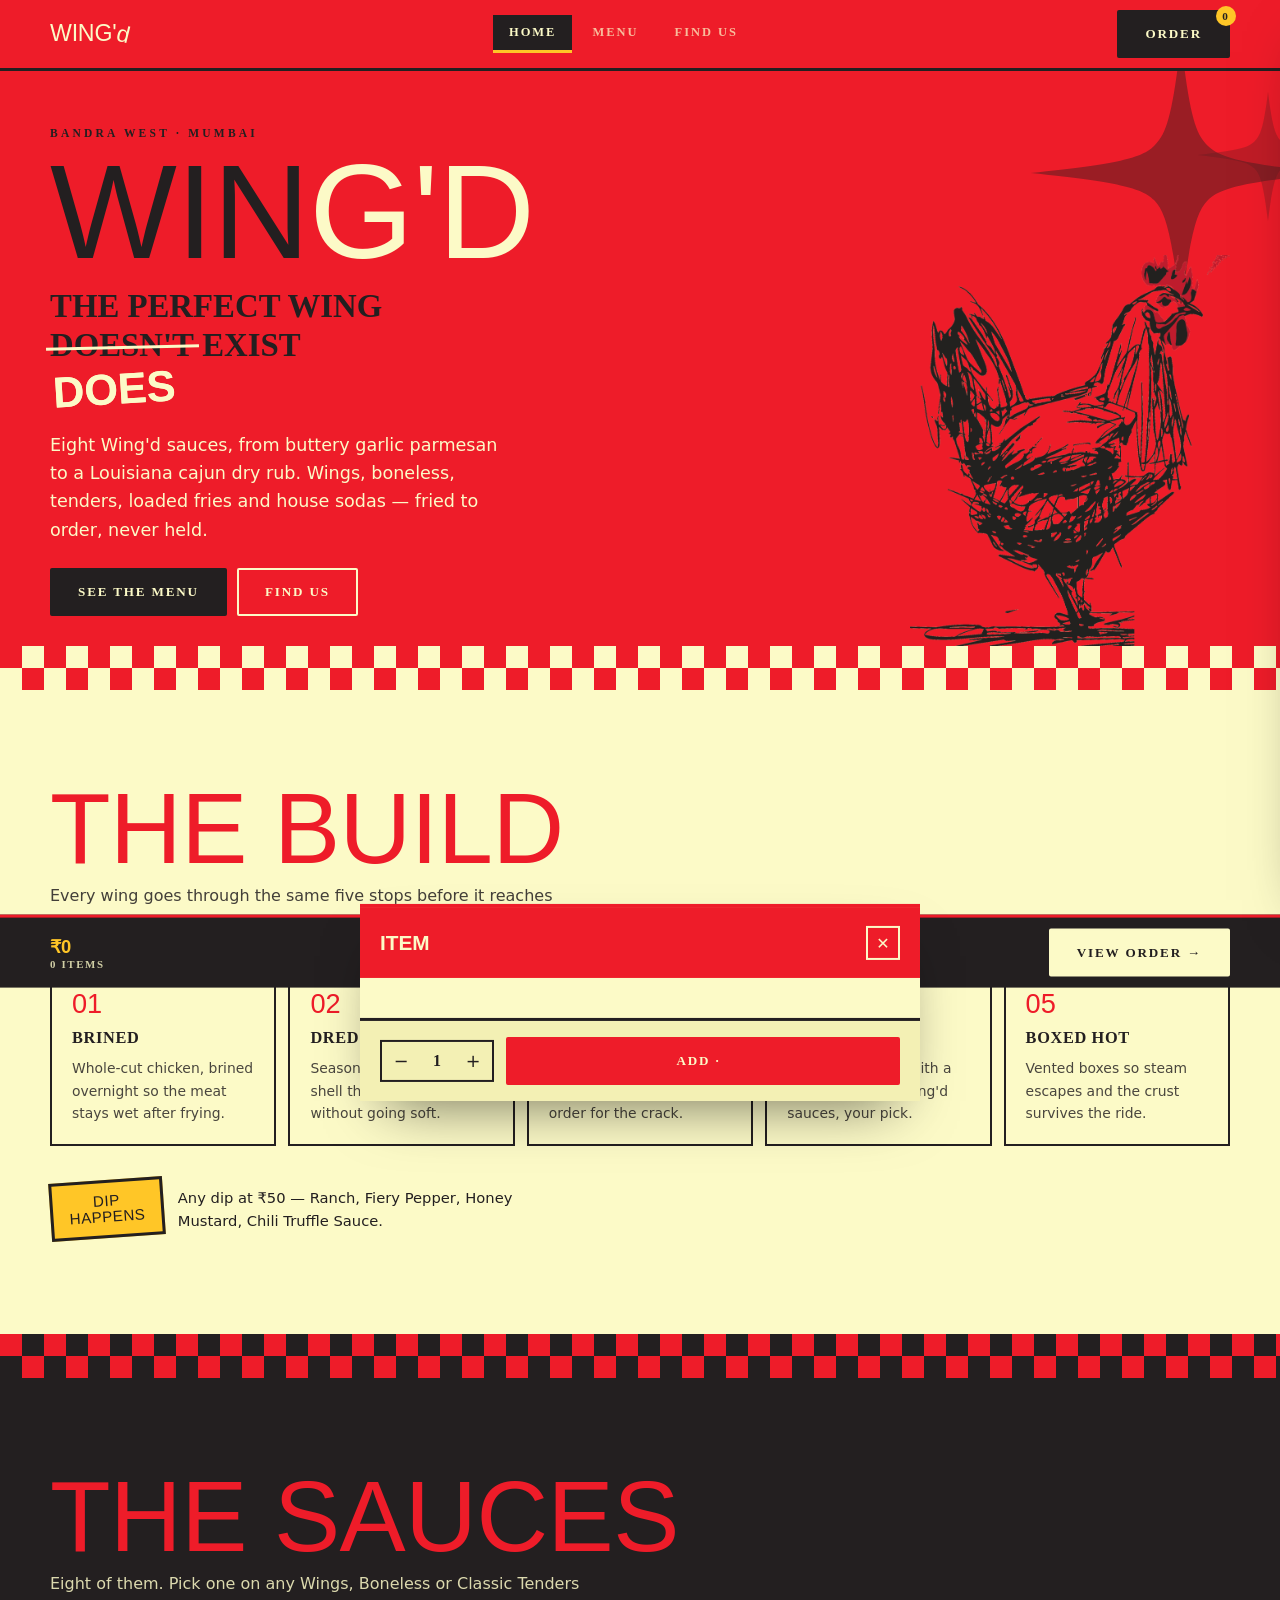
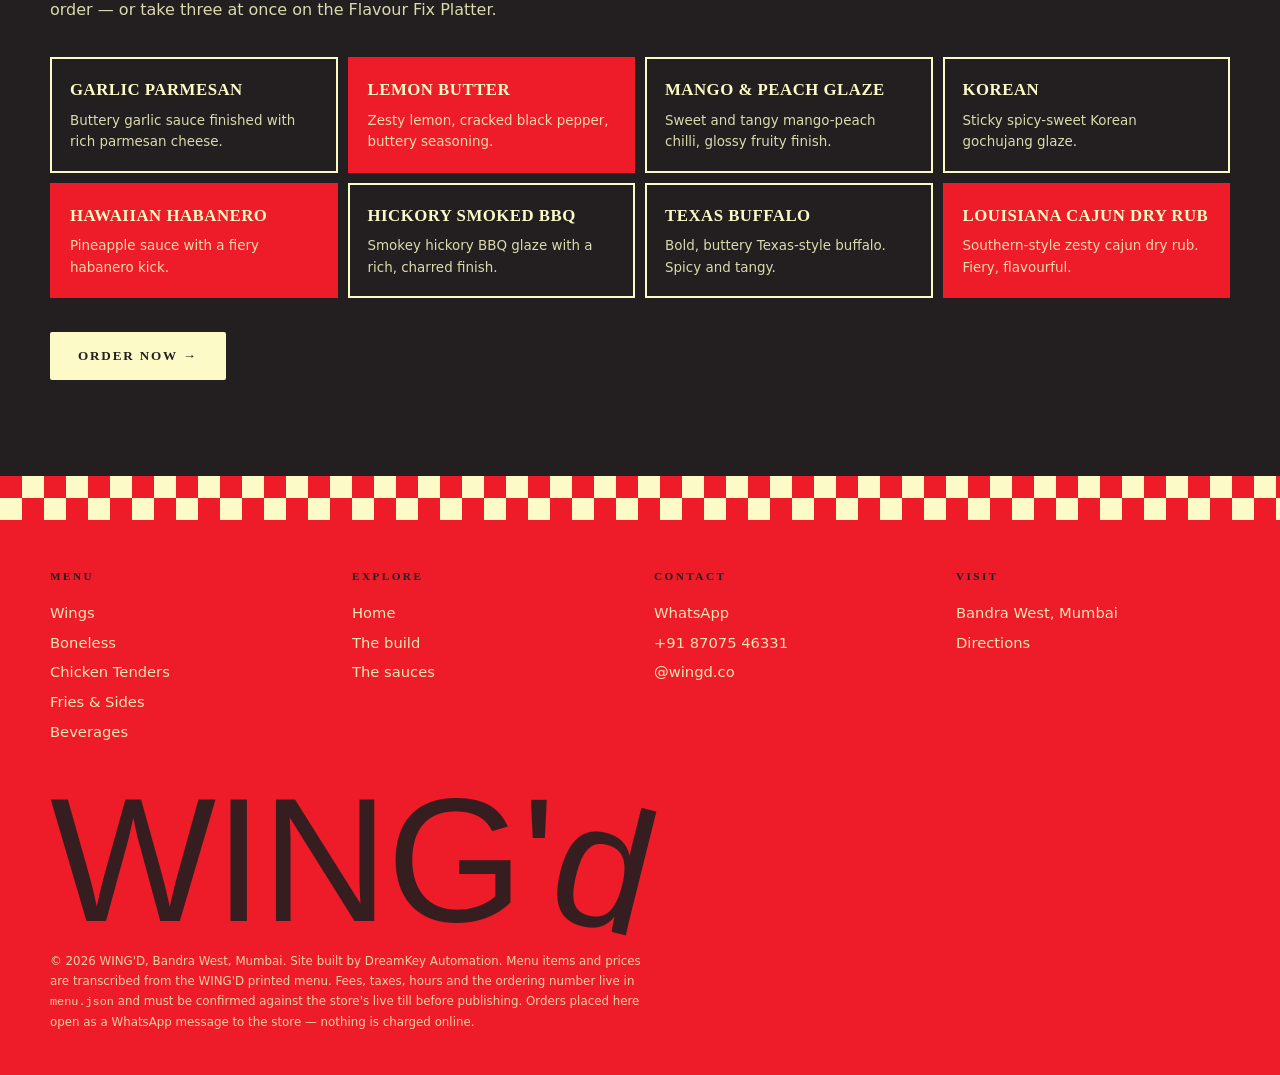
==== commit 4903a2ff: "Add Porter (porter.in) 2-wheeler delivery integration — shipped disabled" ====
--- a/index.html
+++ b/index.html
@@ -247,6 +247,10 @@
 
 let DATA=null, CUR='₹', CART=[], MODE='Delivery', draft=null;
 
+/* Porter (porter.in) 2-wheeler delivery. All Porter API calls go through the
+   store's own n8n webhooks — the Porter key is never exposed to the browser. */
+let P = { enabled:false, cfg:{}, coords:null, quote:null, busy:false, err:'', order:null };
+
 const store = {
   get(k,f){ try{ const v=localStorage.getItem(k); return v?JSON.parse(v):f; }catch(e){ return f; } },
   set(k,v){ try{ localStorage.setItem(k,JSON.stringify(v)); }catch(e){} }
@@ -279,6 +283,8 @@
 function boot(data){
   DATA=data; CUR=data.store.currency||'₹';
   const s=data.store;
+  P.cfg = data.porter || {};
+  P.enabled = !!(P.cfg.enabled && P.cfg.quoteUrl && P.cfg.orderUrl);
 
   /* contact */
   const tel='tel:'+s.phone.replace(/[^\d+]/g,'');
@@ -358,7 +364,10 @@
   });
 
   CART = store.get('wingd_cart', []);
+  const sc = store.get('wingd_coords', null);
+  if(sc && typeof sc.lat==='number') P.coords = sc;
   renderCart();
+  if(P.enabled && P.coords) fetchPorterQuote();
   setupScrollSpy();
 }
 
@@ -483,14 +492,25 @@
 };
 
 /* ================= CART ================= */
+function porterFare(){
+  return (P.enabled && P.quote && P.quote.serviceable && typeof P.quote.fare==='number')
+    ? P.quote.fare : null;
+}
 function totals(){
   const s=DATA.store;
   const sub=CART.reduce((n,l)=>n+l.price*l.qty,0);
-  const delivery=(MODE==='Delivery'&&sub>0&&sub<s.freeDeliveryAbove)?s.deliveryFee:0;
+  const pf=porterFare();
+  let delivery=0, absorbed=0;
+  if(MODE==='Delivery' && sub>0){
+    if(pf!==null){
+      if(sub>=s.freeDeliveryAbove && P.cfg.storeAbsorbsFareAboveFreeThreshold){ delivery=0; absorbed=pf; }
+      else delivery=pf;
+    } else if(sub<s.freeDeliveryAbove){ delivery=s.deliveryFee; }
+  }
   const packaging=(MODE==='Dine-in'||sub===0)?0:s.packagingFee;
   const taxable=sub+packaging+delivery;
   const gst=Math.round(taxable*(s.gstPercent/100));
-  return {sub,delivery,packaging,gst,grand:taxable+gst,count:CART.reduce((n,l)=>n+l.qty,0)};
+  return {sub,delivery,packaging,gst,absorbed,porter:pf,grand:taxable+gst,count:CART.reduce((n,l)=>n+l.qty,0)};
 }
 
 function renderCart(){
@@ -525,11 +545,13 @@
   const rows=[
     ['Subtotal',t.sub],
     ...(t.packaging?[['Packaging',t.packaging]]:[]),
-    ...(MODE==='Delivery'?[['Delivery',(t.delivery===0&&t.sub>0)?'FREE':t.delivery]]:[]),
+    ...(MODE==='Delivery'?[[t.porter!==null?'Delivery (Porter 2-wheeler)':'Delivery',
+        (t.delivery===0&&t.sub>0)?'FREE':t.delivery]]:[]),
     [`GST (${s.gstPercent}%)`,t.gst]
   ];
   $('#cartTotals').innerHTML=rows.map(([k,v])=>
     `<div><span>${esc(k)}</span><span>${v==='FREE'?'FREE':money(v)}</span></div>`).join('')
+    + (t.absorbed ? `<div style="font-size:.72rem;opacity:.7"><span>Porter fare covered by the store</span><span>${money(t.absorbed)}</span></div>` : '')
     +`<div class="grand"><span>Total</span><span>${money(t.grand)}</span></div>`;
 
   const f=$('#cartFields');
@@ -539,13 +561,122 @@
   if(MODE==='Delivery'){
     f.innerHTML=common+`
       <textarea id="fAddress" rows="2" placeholder="Delivery address — flat, building, street">${esc(store.get('wingd_addr',''))}</textarea>
-      <input id="fLandmark" placeholder="Landmark (optional)" value="${esc(store.get('wingd_lm',''))}">`;
+      <input id="fLandmark" placeholder="Landmark (optional)" value="${esc(store.get('wingd_lm',''))}">
+      <div id="porterBox"></div>`;
+    renderPorter();
   } else if(MODE==='Takeaway'){
     f.innerHTML=common+`<input id="fWhen" placeholder="Pickup time (optional) — e.g. 8:30 PM">`;
   } else {
     f.innerHTML=common+`<input id="fPax" placeholder="Number of people (optional)" inputmode="numeric">`;
   }
   $('#formMsg').textContent='';
+}
+
+/* ================= PORTER DELIVERY ================= */
+/* Porter needs geo-coordinates for pickup and drop — an address string alone
+   is not enough. Everything here talks to the store's n8n webhooks, never to
+   Porter directly, so the Porter API key stays server-side. */
+
+function renderPorter(){
+  const box = document.getElementById('porterBox');
+  if(!box) return;
+  if(!P.enabled){ box.innerHTML=''; return; }
+
+  const c = P.coords;
+  let status;
+  if(P.busy)        status = `<span class="pstat wait">Checking Porter…</span>`;
+  else if(P.err)    status = `<span class="pstat bad">${esc(P.err)}</span>`;
+  else if(P.quote && P.quote.serviceable)
+                    status = `<span class="pstat ok">Porter 2-wheeler · ${money(P.quote.fare)}${P.quote.eta?' · ~'+esc(P.quote.eta)+' min':''}</span>`;
+  else if(P.quote)  status = `<span class="pstat bad">Porter doesn't serve that drop point. Pick a closer location or switch to Takeaway.</span>`;
+  else if(c)        status = `<span class="pstat">Location set — getting the Porter fare…</span>`;
+  else              status = `<span class="pstat">Porter needs your exact drop pin to quote the fare.</span>`;
+
+  box.innerHTML = `
+    <div class="porterbox">
+      <div class="prow">
+        <button type="button" class="btn btn-out-black pbtn" id="pLocate">${c?'Update pin':'Use my location'}</button>
+        <button type="button" class="btn btn-out-black pbtn" id="pPaste">Paste map link</button>
+      </div>
+      ${c?`<div class="pcoord mono">Drop pin: ${c.lat.toFixed(5)}, ${c.lng.toFixed(5)}</div>`:''}
+      <div class="pstatwrap">${status}</div>
+    </div>`;
+
+  const b1=document.getElementById('pLocate');
+  if(b1) b1.onclick = useMyLocation;
+  const b2=document.getElementById('pPaste');
+  if(b2) b2.onclick = pasteMapLink;
+}
+
+function setCoords(lat,lng){
+  P.coords={lat,lng}; P.quote=null; P.err='';
+  try{ localStorage.setItem('wingd_coords', JSON.stringify(P.coords)); }catch(e){}
+  renderPorter(); fetchPorterQuote();
+}
+
+function useMyLocation(){
+  if(!navigator.geolocation){ P.err='This browser cannot share a location. Paste a Google Maps link instead.'; renderPorter(); return; }
+  P.busy=true; P.err=''; renderPorter();
+  navigator.geolocation.getCurrentPosition(
+    pos=>{ P.busy=false; setCoords(pos.coords.latitude, pos.coords.longitude); },
+    err=>{ P.busy=false;
+           P.err = err.code===1 ? 'Location permission denied. Paste a Google Maps link instead.'
+                                : 'Could not read your location. Paste a Google Maps link instead.';
+           renderPorter(); },
+    {enableHighAccuracy:true, timeout:12000, maximumAge:60000});
+}
+
+/* Accepts "19.0596,72.8295" or any Google Maps URL containing @lat,lng or !3dlat!4dlng */
+function parseLatLng(str){
+  if(!str) return null;
+  let m = str.match(/(-?\d{1,3}\.\d{3,})\s*,\s*(-?\d{1,3}\.\d{3,})/);
+  if(!m) m = str.match(/@(-?\d{1,3}\.\d{3,}),(-?\d{1,3}\.\d{3,})/);
+  if(!m){
+    const a = str.match(/!3d(-?\d{1,3}\.\d{3,})/), b = str.match(/!4d(-?\d{1,3}\.\d{3,})/);
+    if(a&&b) m=[null,a[1],b[1]];
+  }
+  if(!m) return null;
+  const lat=parseFloat(m[1]), lng=parseFloat(m[2]);
+  if(!isFinite(lat)||!isFinite(lng)||Math.abs(lat)>90||Math.abs(lng)>180) return null;
+  return {lat,lng};
+}
+
+function pasteMapLink(){
+  const v = window.prompt('Paste a Google Maps link, or type "latitude, longitude"');
+  if(v===null) return;
+  const c = parseLatLng(v.trim());
+  if(!c){ P.err='That link had no coordinates in it. Open the pin in Google Maps, Share, Copy link.'; renderPorter(); return; }
+  setCoords(c.lat, c.lng);
+}
+
+async function fetchPorterQuote(){
+  if(!P.enabled || !P.coords) return;
+  P.busy=true; P.err=''; renderPorter();
+  try{
+    const r = await fetch(P.cfg.quoteUrl, {
+      method:'POST', headers:{'Content-Type':'application/json'},
+      body: JSON.stringify({ pickup:P.cfg.pickup, drop:P.coords, vehicle:P.cfg.vehicle||'2W' })
+    });
+    if(!r.ok) throw new Error('HTTP '+r.status);
+    const d = await r.json();
+    P.quote = { serviceable: d.serviceable !== false && typeof d.fare === 'number',
+                fare: d.fare, eta: d.eta || d.eta_minutes || null, raw: d };
+  }catch(e){
+    console.error('Porter quote failed', e);
+    P.quote=null;
+    P.err='Could not reach Porter just now — the standard delivery fee applies.';
+  }
+  P.busy=false;
+  renderPorter(); renderCart();
+}
+
+async function createPorterOrder(payload){
+  const r = await fetch(P.cfg.orderUrl, {
+    method:'POST', headers:{'Content-Type':'application/json'},
+    body: JSON.stringify(payload)
+  });
+  if(!r.ok) throw new Error('HTTP '+r.status);
+  return r.json();   // expects { order_id, tracking_url }
 }
 
 /* ================= CHECKOUT ================= */
@@ -568,6 +699,8 @@
     addr=val('fAddress'); landmark=val('fLandmark');
     mark('fAddress',!addr);
     if(!addr){ msg.textContent='Add a delivery address.'; return; }
+    if(P.enabled && !P.coords){ msg.textContent='Set your drop pin — Porter dispatches the rider to coordinates, not to the address text.'; return; }
+    if(P.enabled && P.quote && !P.quote.serviceable){ msg.textContent="Porter doesn't serve that drop point. Try a closer pin or switch to Takeaway."; return; }
     store.set('wingd_addr',addr); store.set('wingd_lm',landmark);
   } else if(MODE==='Takeaway'){ extra=val('fWhen'); }
   else { extra=val('fPax'); }
@@ -594,8 +727,47 @@
   else if(MODE==='Dine-in'&&extra) L.push(`Guests: ${extra}`);
   L.push(''); L.push(`Placed from the WING'D site · ${new Date().toLocaleString('en-IN')}`);
 
-  window.open('https://wa.me/'+s.whatsapp+'?text='+encodeURIComponent(L.join('\n')),'_blank','noopener');
-  toast('Order sent to WhatsApp');
+  const send = (extraLines)=>{
+    const body = L.concat(extraLines||[]).join('\n');
+    window.open('https://wa.me/'+s.whatsapp+'?text='+encodeURIComponent(body),'_blank','noopener');
+    toast('Order sent to WhatsApp');
+  };
+
+  if(MODE==='Delivery' && P.enabled && P.coords){
+    msg.style.color='var(--black)';
+    msg.textContent='Booking the Porter rider…';
+    createPorterOrder({
+      vehicle: P.cfg.vehicle || '2W',
+      pickup:  P.cfg.pickup,
+      drop:    { lat:P.coords.lat, lng:P.coords.lng, address:addr, landmark:landmark,
+                 contact_name:name, contact_phone:tel },
+      amount:  t.grand,
+      items:   CART.map(l=>({name:l.name, size:l.size, qty:l.qty, sauces:l.sauces, dips:l.dips, note:l.note})),
+      quote:   P.quote ? P.quote.raw : null
+    }).then(res=>{
+      P.order = res || {};
+      msg.style.color='var(--black)';
+      msg.textContent = res && res.tracking_url
+        ? 'Porter rider booked. Tracking link is in your WhatsApp message.'
+        : 'Porter job sent to the store.';
+      const lines = [''];
+      if(res && res.order_id)     lines.push('Porter order: ' + res.order_id);
+      if(res && res.tracking_url) lines.push('Track: ' + res.tracking_url);
+      lines.push('Drop pin: ' + P.coords.lat.toFixed(5) + ',' + P.coords.lng.toFixed(5));
+      send(lines);
+    }).catch(err=>{
+      console.error('Porter booking failed', err);
+      msg.style.color='var(--red)';
+      msg.textContent = 'Porter booking failed — the order still went to the store, who will arrange the rider.';
+      send(['', 'PORTER BOOKING FAILED — arrange the rider manually.',
+            'Drop pin: ' + P.coords.lat.toFixed(5) + ',' + P.coords.lng.toFixed(5)]);
+    });
+    return;
+  }
+
+  send(MODE==='Delivery' && P.coords
+       ? ['', 'Drop pin: ' + P.coords.lat.toFixed(5) + ',' + P.coords.lng.toFixed(5)]
+       : []);
 };
 
 /* ================= PANELS ================= */
--- a/style.css
+++ b/style.css
@@ -1,148 +1,353 @@
 /* ============================================================
-   WING'D — shared design system
-   Charred black · turmeric · Kashmiri chilli · bone
-   Anton (display) · Manrope (body) · JetBrains Mono (data)
+   WING'D — design system taken from WINGD_Menu_Print.pdf
+   Red #EE1C29 · Black #231F20 · Cream #FCFAC7 · Yellow #FFC627
+   Chango (display) · Zilla Slab (menu headings) · Poppins (body)
    ============================================================ */
 
 :root{
-  --char:#0E0C0A;
-  --char-2:#16120E;
-  --char-3:#1F1913;
-  --bone:#F5EFE3;
-  --bone-dim:#B7AE9E;
-  --turmeric:#F2B705;
-  --chilli:#D62828;
-  --ember:#FF6B1A;
-  --line:rgba(245,239,227,.12);
-  --line-2:rgba(245,239,227,.22);
-  --accent:var(--turmeric);
-  --maxw:1240px;
-  --r:14px;
-  --shadow:0 24px 60px -24px rgba(0,0,0,.85);
+  --red:#EE1C29;
+  --red-dark:#C4151F;
+  --black:#231F20;
+  --black-2:#2E2A2B;
+  --cream:#FCFAC7;
+  --cream-2:#F3F0B4;
+  --yellow:#FFC627;
+  --ink:#231F20;
+  --line-cream:rgba(252,250,199,.34);
+  --line-black:rgba(35,31,32,.22);
+  --maxw:1180px;
   --ease:cubic-bezier(.22,1,.36,1);
+  --shadow:0 26px 60px -26px rgba(0,0,0,.6);
 }
 
 *,*::before,*::after{box-sizing:border-box}
-html{scroll-behavior:smooth;-webkit-text-size-adjust:100%}
+html{-webkit-text-size-adjust:100%;scroll-behavior:smooth}
 body{
-  margin:0;
-  background:var(--char);
-  color:var(--bone);
-  font-family:'Manrope',system-ui,-apple-system,'Segoe UI',sans-serif;
-  font-size:16px;
-  line-height:1.6;
-  overflow-x:hidden;
-  -webkit-font-smoothing:antialiased;
+  margin:0;background:var(--cream);color:var(--black);
+  font-family:'Poppins',system-ui,-apple-system,sans-serif;
+  font-size:16px;line-height:1.6;overflow-x:hidden;-webkit-font-smoothing:antialiased;
 }
 img{max-width:100%;display:block}
 a{color:inherit;text-decoration:none}
 button{font-family:inherit;cursor:pointer;border:0;background:none;color:inherit}
 input,select,textarea{font-family:inherit;font-size:1rem}
-::selection{background:var(--turmeric);color:var(--char)}
-
-.wrap{width:min(100% - 40px,var(--maxw));margin-inline:auto}
+h1,h2,h3,h4,h5{margin:0}
+p{margin:0 0 1em}
+::selection{background:var(--red);color:var(--cream)}
+
+.wrap{width:min(100% - 36px,var(--maxw));margin-inline:auto}
 
 /* ---------- type ---------- */
-.display{
-  font-family:'Anton',Impact,sans-serif;
-  font-weight:400;
-  text-transform:uppercase;
-  line-height:.88;
-  letter-spacing:-.01em;
-}
-.mono{font-family:'JetBrains Mono',ui-monospace,monospace;font-variant-numeric:tabular-nums}
-.eyebrow{
-  font-family:'JetBrains Mono',monospace;
-  font-size:.68rem;letter-spacing:.26em;text-transform:uppercase;
-  color:var(--accent);
-}
-h1,h2,h3,h4{margin:0}
-p{margin:0 0 1em}
+.display{font-family:'Chango',Impact,sans-serif;font-weight:400;text-transform:uppercase;line-height:.86;letter-spacing:-.005em}
+.slab{font-family:'Zilla Slab',Rockwell,serif;font-weight:600;text-transform:uppercase;letter-spacing:.02em}
+.eyebrow{font-family:'Zilla Slab',serif;font-weight:600;font-size:.72rem;letter-spacing:.28em;text-transform:uppercase}
+
+/* offset outline echo, like the print menu */
+.echo{position:relative;display:inline-block}
+.echo::before{
+  content:attr(data-echo);position:absolute;left:-.14em;top:-.12em;z-index:-1;
+  color:transparent;-webkit-text-stroke:2px currentColor;opacity:.55;white-space:nowrap
+}
+
+/* ---------- wordmark ---------- */
+.wordmark{font-family:'Chango',sans-serif;text-transform:uppercase;letter-spacing:-.01em;display:inline-flex;align-items:baseline;line-height:1}
+.wordmark .d{text-transform:lowercase;display:inline-block;transform:rotate(14deg) translateY(.04em);margin-left:.02em}
+
+/* ---------- checkerboard ---------- */
+.check{
+  height:44px;width:100%;
+  background:
+    conic-gradient(var(--black) 0 25%, transparent 0 50%, var(--black) 0 75%, transparent 0) 0 0/44px 44px,
+    var(--red);
+}
+.check-cream{
+  height:44px;width:100%;
+  background:
+    conic-gradient(var(--cream) 0 25%, transparent 0 50%, var(--cream) 0 75%, transparent 0) 0 0/44px 44px,
+    var(--red);
+}
+.check-side{
+  position:absolute;top:0;bottom:0;width:52px;
+  background:
+    conic-gradient(var(--black) 0 25%, transparent 0 50%, var(--black) 0 75%, transparent 0) 0 0/26px 26px,
+    var(--red);
+}
+
+/* ---------- buttons ---------- */
+.btn{
+  display:inline-flex;align-items:center;justify-content:center;gap:9px;
+  padding:14px 26px;border-radius:2px;
+  font-family:'Zilla Slab',serif;font-weight:700;font-size:.82rem;letter-spacing:.14em;text-transform:uppercase;
+  border:2px solid transparent;transition:transform .16s var(--ease),background .2s,color .2s,border-color .2s;
+  white-space:nowrap;
+}
+.btn:active{transform:translateY(1px)}
+.btn-red{background:var(--red);color:var(--cream);border-color:var(--red)}
+.btn-red:hover{background:var(--black);border-color:var(--black)}
+.btn-cream{background:var(--cream);color:var(--black);border-color:var(--cream)}
+.btn-cream:hover{background:var(--yellow);border-color:var(--yellow)}
+.btn-black{background:var(--black);color:var(--cream);border-color:var(--black)}
+.btn-black:hover{background:var(--red);border-color:var(--red)}
+.btn-out-cream{border-color:var(--cream);color:var(--cream)}
+.btn-out-cream:hover{background:var(--cream);color:var(--black)}
+.btn-out-black{border-color:var(--black);color:var(--black)}
+.btn-out-black:hover{background:var(--black);color:var(--cream)}
+.btn[disabled]{opacity:.42;pointer-events:none}
 
 /* ---------- nav ---------- */
 .nav{
-  position:fixed;inset:0 0 auto 0;z-index:80;
-  display:flex;align-items:center;justify-content:space-between;gap:16px;
-  padding:14px max(20px,calc((100vw - var(--maxw))/2));
-  background:rgba(14,12,10,.72);
-  backdrop-filter:blur(16px) saturate(140%);
-  -webkit-backdrop-filter:blur(16px) saturate(140%);
-  border-bottom:1px solid var(--line);
-}
-.brand{display:flex;align-items:center;gap:10px;flex:none}
-.brand .mark{font-family:'Anton',sans-serif;font-size:1.35rem;letter-spacing:.02em;text-transform:uppercase}
-.brand .mark span{color:var(--chilli)}
-.brand .dot{
-  width:9px;height:9px;border-radius:50%;background:var(--turmeric);
-  box-shadow:0 0 0 0 rgba(242,183,5,.6);animation:pulse 2.6s infinite;
-}
-@keyframes pulse{0%{box-shadow:0 0 0 0 rgba(242,183,5,.55)}70%{box-shadow:0 0 0 12px rgba(242,183,5,0)}100%{box-shadow:0 0 0 0 rgba(242,183,5,0)}}
-.navlinks{display:flex;align-items:center;gap:26px}
-.navlinks a{
-  font-size:.78rem;letter-spacing:.14em;text-transform:uppercase;font-weight:700;
-  color:var(--bone-dim);transition:color .2s
-}
-.navlinks a:hover,.navlinks a[aria-current="page"]{color:var(--bone)}
-
-.btn{
-  display:inline-flex;align-items:center;justify-content:center;gap:9px;
-  padding:12px 22px;border-radius:100px;
-  font-size:.78rem;font-weight:800;letter-spacing:.13em;text-transform:uppercase;
-  transition:transform .18s var(--ease),background .2s,color .2s,box-shadow .2s;
-  white-space:nowrap;
-}
-.btn:active{transform:translateY(1px) scale(.99)}
-.btn-primary{background:var(--chilli);color:#fff;box-shadow:0 10px 30px -12px rgba(214,40,40,.9)}
-.btn-primary:hover{background:#ef3535}
-.btn-accent{background:var(--turmeric);color:var(--char)}
-.btn-accent:hover{background:#ffc927}
-.btn-ghost{border:1px solid var(--line-2);color:var(--bone)}
-.btn-ghost:hover{border-color:var(--bone);background:rgba(245,239,227,.06)}
-.btn[disabled]{opacity:.4;pointer-events:none}
-
-/* ---------- generic section ---------- */
-section{position:relative}
-.sec{padding:clamp(64px,9vw,130px) 0}
-.sechead{display:flex;flex-wrap:wrap;align-items:flex-end;justify-content:space-between;gap:20px;margin-bottom:44px}
-.sechead h2{font-size:clamp(2.1rem,6vw,4.2rem)}
-.sechead p{color:var(--bone-dim);max-width:44ch;margin:0}
-
-.grain{
-  position:fixed;inset:0;z-index:1;pointer-events:none;opacity:.5;mix-blend-mode:overlay;
-  background-image:url("data:image/svg+xml;utf8,<svg xmlns='http://www.w3.org/2000/svg' width='160' height='160'><filter id='n'><feTurbulence type='fractalNoise' baseFrequency='.85' numOctaves='3'/></filter><rect width='160' height='160' filter='url(%23n)' opacity='.35'/></svg>");
-}
-
-/* ---------- marquee ---------- */
-.ticker{
-  border-block:1px solid var(--line);background:var(--chilli);color:#fff;
-  overflow:hidden;padding:11px 0;position:relative;z-index:2
-}
-.ticker-track{display:flex;gap:44px;width:max-content;animation:slide 26s linear infinite}
-.ticker span{font-family:'Anton',sans-serif;text-transform:uppercase;font-size:.95rem;letter-spacing:.1em;white-space:nowrap}
-@keyframes slide{to{transform:translateX(-50%)}}
+  position:fixed;inset:0 0 auto 0;z-index:80;background:var(--red);
+  border-bottom:3px solid var(--black);
+  display:flex;align-items:center;justify-content:space-between;gap:14px;
+  padding:10px max(18px,calc((100vw - var(--maxw))/2));
+}
+.nav .wordmark{font-size:1.45rem;color:var(--cream)}
+.tabs{display:flex;gap:4px}
+.tab{
+  font-family:'Zilla Slab',serif;font-weight:700;font-size:.78rem;letter-spacing:.16em;text-transform:uppercase;
+  padding:10px 16px;color:var(--cream);opacity:.72;border-bottom:3px solid transparent;transition:.18s
+}
+.tab:hover{opacity:1}
+.tab.on{opacity:1;background:var(--black);border-bottom-color:var(--yellow)}
+.navcart{position:relative}
+.navcart .n{
+  position:absolute;top:-6px;right:-8px;min-width:20px;height:20px;border-radius:20px;
+  background:var(--yellow);color:var(--black);font-family:'Zilla Slab',serif;font-weight:700;
+  font-size:.7rem;display:grid;place-items:center;padding:0 5px
+}
+
+/* ---------- panels/screens ---------- */
+.screen{display:none}
+.screen.on{display:block}
+main{padding-top:66px}
+
+/* ---------- hero ---------- */
+.hero{background:var(--red);color:var(--cream);position:relative;overflow:hidden;padding:clamp(30px,5vw,58px) 0 0}
+.herogrid{display:grid;grid-template-columns:minmax(0,1fr) minmax(200px,320px);gap:clamp(18px,4vw,48px);align-items:end;position:relative;z-index:2}
+.hero h1{font-size:clamp(3.4rem,10.5vw,9rem);color:var(--black);margin-top:6px}
+.hero h1 .cream{color:var(--cream)}
+.heroburst{position:absolute;right:-4%;top:-4%;width:min(300px,32vw);height:auto;opacity:.75;z-index:1;pointer-events:none}
+.herolead{max-width:42ch;font-size:clamp(.98rem,1.4vw,1.1rem);margin-top:16px}
+.herocta{display:flex;flex-wrap:wrap;gap:10px;margin-top:24px;margin-bottom:30px}
+.rooster{width:100%;height:auto;max-width:320px;margin-inline:auto;display:block}
+
+/* strikethrough claim, straight off the print menu */
+.claim{
+  font-family:'Zilla Slab',serif;font-weight:600;text-transform:uppercase;line-height:1.14;
+  font-size:clamp(1.12rem,2.75vw,2.05rem);color:var(--black);margin:18px 0 0;
+  display:flex;flex-direction:column;align-items:flex-start;gap:.06em
+}
+.claim .l1,.claim .l2{display:block}
+.claim .strike{position:relative;display:inline-block}
+.claim .strike::after{
+  content:"";position:absolute;left:-3%;right:-3%;top:50%;height:.085em;
+  background:var(--cream);transform:rotate(-1.4deg)
+}
+.claim .does{
+  font-family:'Chango',sans-serif;color:var(--cream);display:inline-block;line-height:.95;
+  font-size:1.32em;transform:rotate(-3.5deg);margin:.06em 0 .12em .06em;
+  text-shadow:0 0 0 var(--cream)
+}
+
+/* ---------- generic band ---------- */
+.band{padding:clamp(52px,8vw,96px) 0;position:relative}
+.band-black{background:var(--black);color:var(--cream)}
+.band-cream{background:var(--cream);color:var(--black)}
+.band-red{background:var(--red);color:var(--cream)}
+.bandhead{margin-bottom:34px}
+.bandhead h2{font-size:clamp(2.6rem,8.5vw,6.2rem)}
+.bandhead p{max-width:52ch;opacity:.85;margin-top:12px}
+
+/* ---------- steps / story ---------- */
+.steps{display:grid;grid-template-columns:repeat(auto-fit,minmax(210px,1fr));gap:12px;margin-top:8px}
+.step{border:2px solid currentColor;padding:20px}
+.step .n{font-family:'Chango',sans-serif;font-size:1.7rem;line-height:1;display:block;margin-bottom:8px;color:var(--red)}
+.band-black .step .n{color:var(--yellow)}
+.step h4{font-family:'Zilla Slab',serif;font-weight:700;text-transform:uppercase;font-size:1.02rem;letter-spacing:.04em;margin-bottom:6px}
+.step p{font-size:.87rem;opacity:.82;margin:0}
+
+/* ---------- sauce wall ---------- */
+.saucegrid{display:grid;grid-template-columns:repeat(auto-fill,minmax(240px,1fr));gap:10px}
+.sauce{border:2px solid var(--cream);padding:18px}
+.sauce:nth-child(3n+2){background:var(--red);border-color:var(--red)}
+.sauce h4{font-family:'Zilla Slab',serif;font-weight:700;text-transform:uppercase;font-size:1.05rem;letter-spacing:.03em}
+.sauce p{font-size:.84rem;opacity:.85;margin:6px 0 0}
+
+/* ---------- menu ---------- */
+.menuhead{background:var(--black);color:var(--cream);padding:clamp(34px,6vw,64px) 0 0;position:relative;overflow:hidden}
+.menuhead h2{font-size:clamp(3.4rem,13vw,9rem);color:var(--red)}
+.menumeta{display:flex;flex-wrap:wrap;gap:8px;margin-top:20px}
+.pill{
+  font-family:'Zilla Slab',serif;font-weight:600;font-size:.72rem;letter-spacing:.1em;text-transform:uppercase;
+  border:2px solid var(--cream);padding:7px 13px
+}
+.pill b{color:var(--yellow)}
+
+.modebar{display:grid;grid-template-columns:repeat(auto-fit,minmax(140px,1fr));gap:6px;margin-top:22px;border:2px solid var(--cream);padding:6px}
+.modebtn{
+  padding:13px 8px;text-align:center;font-family:'Zilla Slab',serif;font-weight:700;
+  font-size:.76rem;letter-spacing:.14em;text-transform:uppercase;color:var(--cream);opacity:.66;transition:.18s
+}
+.modebtn.on{background:var(--yellow);color:var(--black);opacity:1}
+.modenote{font-size:.84rem;opacity:.78;margin:12px 0 26px}
+
+.searchwrap{position:relative;margin-bottom:22px}
+.searchwrap input{
+  width:100%;padding:14px 16px 14px 44px;border:2px solid var(--black);background:var(--cream);color:var(--black);outline:none;border-radius:0
+}
+.searchwrap input:focus{border-color:var(--red)}
+.searchwrap svg{position:absolute;left:15px;top:50%;transform:translateY(-50%);opacity:.55}
+
+.catbar{position:sticky;top:66px;z-index:60;background:var(--red);border-bottom:3px solid var(--black)}
+.catbar-inner{display:flex;gap:4px;overflow-x:auto;padding:8px 0;scrollbar-width:none}
+.catbar-inner::-webkit-scrollbar{display:none}
+.catlink{
+  flex:none;padding:9px 15px;border:2px solid var(--cream);color:var(--cream);
+  font-family:'Zilla Slab',serif;font-weight:700;font-size:.72rem;letter-spacing:.13em;text-transform:uppercase;
+  white-space:nowrap;transition:.18s
+}
+.catlink:hover{background:rgba(252,250,199,.16)}
+.catlink.on{background:var(--cream);color:var(--red)}
+
+.catsec{padding:clamp(38px,6vw,64px) 0 0;scroll-margin-top:130px}
+.cathead{display:flex;flex-wrap:wrap;align-items:baseline;gap:14px;margin-bottom:22px;padding-bottom:12px;border-bottom:3px solid currentColor}
+.cathead h3{font-family:'Chango',sans-serif;text-transform:uppercase;font-size:clamp(1.9rem,6vw,3.4rem);line-height:1}
+.cathead span{font-family:'Zilla Slab',serif;font-weight:600;font-size:.76rem;letter-spacing:.16em;text-transform:uppercase;opacity:.8}
+
+.items{display:grid;grid-template-columns:repeat(auto-fill,minmax(290px,1fr));gap:10px}
+.item{
+  border:2px solid var(--cream);padding:20px;display:flex;flex-direction:column;gap:8px;position:relative;
+  transition:transform .18s var(--ease),background .18s
+}
+.item:nth-child(3n+2){background:var(--red);border-color:var(--red)}
+.item:hover{transform:translateY(-3px)}
+.item h4{font-family:'Zilla Slab',serif;font-weight:700;text-transform:uppercase;font-size:1.12rem;line-height:1.15;letter-spacing:.02em;padding-right:8px}
+.item .desc{font-size:.84rem;opacity:.86;flex:1;margin:0;line-height:1.55}
+.item .prices{font-family:'Zilla Slab',serif;font-weight:700;font-size:1.06rem;letter-spacing:.06em}
+.item .itemfoot{display:flex;align-items:center;justify-content:space-between;gap:10px;margin-top:8px}
+.item .badge{
+  align-self:flex-start;background:var(--yellow);color:var(--black);
+  font-family:'Zilla Slab',serif;font-weight:700;font-size:.62rem;letter-spacing:.14em;text-transform:uppercase;padding:4px 9px
+}
+.addbtn{
+  background:var(--cream);color:var(--black);padding:10px 18px;
+  font-family:'Zilla Slab',serif;font-weight:700;font-size:.72rem;letter-spacing:.14em;text-transform:uppercase;transition:.18s
+}
+.addbtn:hover{background:var(--yellow)}
+.item:nth-child(3n+2) .addbtn{background:var(--black);color:var(--cream)}
+.item:nth-child(3n+2) .addbtn:hover{background:var(--yellow);color:var(--black)}
+.empty{opacity:.72;padding:36px 0}
+
+/* dip-happens badge */
+.diptag{
+  display:inline-block;background:var(--yellow);color:var(--black);border:3px solid var(--black);
+  font-family:'Chango',sans-serif;font-size:.95rem;letter-spacing:.03em;text-transform:uppercase;
+  padding:10px 16px;transform:rotate(-4deg);line-height:1.05;text-align:center
+}
+
+/* ---------- panels ---------- */
+.scrim{position:fixed;inset:0;background:rgba(35,31,32,.76);z-index:90;opacity:0;pointer-events:none;transition:opacity .26s}
+.scrim.on{opacity:1;pointer-events:auto}
+.panel{position:fixed;z-index:95;background:var(--cream);color:var(--black);display:flex;flex-direction:column;box-shadow:var(--shadow);transition:transform .32s var(--ease)}
+#custom{inset:auto 0 0 0;margin-inline:auto;width:min(560px,100%);max-height:88svh;border-top:4px solid var(--red);transform:translateY(102%)}
+#custom.on{transform:none}
+#cart{top:0;right:0;height:100svh;width:min(430px,100%);border-left:4px solid var(--red);transform:translateX(102%)}
+#cart.on{transform:none}
+.panelhead{display:flex;align-items:center;justify-content:space-between;gap:12px;padding:18px 20px;background:var(--red);color:var(--cream);flex:none}
+.panelhead h3{font-family:'Chango',sans-serif;text-transform:uppercase;font-size:1.3rem;line-height:1.06}
+.panelhead .sub{font-family:'Zilla Slab',serif;font-weight:600;font-size:.74rem;letter-spacing:.1em;text-transform:uppercase;opacity:.9}
+.xbtn{width:34px;height:34px;border:2px solid var(--cream);display:grid;place-items:center;flex:none;font-size:1rem}
+.xbtn:hover{background:var(--cream);color:var(--red)}
+.panelbody{padding:20px;overflow-y:auto;flex:1}
+.panelfoot{padding:16px 20px;border-top:3px solid var(--black);background:var(--cream-2);flex:none}
+
+.optgroup{margin-bottom:22px}
+.optgroup h5{font-family:'Zilla Slab',serif;font-weight:700;font-size:.74rem;letter-spacing:.2em;text-transform:uppercase;color:var(--red);margin-bottom:3px}
+.optgroup .hint{font-size:.78rem;opacity:.72;margin-bottom:10px}
+.opts{display:flex;flex-wrap:wrap;gap:7px}
+.opt{border:2px solid var(--black);padding:9px 14px;font-size:.82rem;transition:.16s;text-align:left;line-height:1.25}
+.opt:hover{background:rgba(35,31,32,.07)}
+.opt.on{background:var(--red);color:var(--cream);border-color:var(--red);font-weight:600}
+.opt.dis{opacity:.3;pointer-events:none}
+.opt .px{font-family:'Zilla Slab',serif;font-weight:700;margin-left:7px}
+textarea.note{width:100%;min-height:66px;resize:vertical;background:#fff;border:2px solid var(--black);padding:11px;color:var(--black);outline:none}
+textarea.note:focus{border-color:var(--red)}
+
+.qty{display:inline-flex;align-items:center;border:2px solid var(--black)}
+.qty button{width:38px;height:38px;font-size:1.1rem}
+.qty button:hover{background:var(--black);color:var(--cream)}
+.qty span{min-width:34px;text-align:center;font-family:'Zilla Slab',serif;font-weight:700}
+
+/* ---------- cart ---------- */
+.line{display:flex;gap:12px;padding:14px 0;border-bottom:2px solid var(--line-black)}
+.line:last-child{border-bottom:0}
+.line .info{flex:1;min-width:0}
+.line h5{font-family:'Zilla Slab',serif;font-weight:700;text-transform:uppercase;font-size:.96rem;line-height:1.2;margin-bottom:4px}
+.line .cfg{font-size:.75rem;opacity:.75;line-height:1.5;word-wrap:break-word}
+.line .lp{font-family:'Zilla Slab',serif;font-weight:700;white-space:nowrap}
+.line .rm{font-family:'Zilla Slab',serif;font-weight:600;font-size:.66rem;letter-spacing:.14em;text-transform:uppercase;opacity:.6;margin-top:7px}
+.line .rm:hover{opacity:1;color:var(--red)}
+.totals{display:grid;gap:6px;margin-bottom:14px}
+.totals div{display:flex;justify-content:space-between;font-size:.86rem}
+.totals span:last-child{font-family:'Zilla Slab',serif;font-weight:700}
+.totals div.grand{font-size:1.14rem;font-weight:700;padding-top:10px;margin-top:4px;border-top:2px solid var(--black)}
+.fields{display:grid;gap:8px;margin-bottom:14px}
+.fields input,.fields textarea{width:100%;background:#fff;border:2px solid var(--black);padding:11px 13px;color:var(--black);outline:none}
+.fields input:focus,.fields textarea:focus{border-color:var(--red)}
+.fields .err{border-color:var(--red);background:#fff4f4}
+.formmsg{font-family:'Zilla Slab',serif;font-weight:600;font-size:.8rem;color:var(--red);margin-bottom:9px;min-height:1.1em}
+
+.cartbar{
+  position:fixed;left:0;right:0;bottom:0;z-index:70;background:var(--black);color:var(--cream);
+  border-top:3px solid var(--red);padding:11px max(18px,calc((100vw - var(--maxw))/2));
+  display:flex;align-items:center;justify-content:space-between;gap:12px;
+  transform:translateY(120%);transition:transform .28s var(--ease)
+}
+.cartbar.on{transform:none}
+.cartbar .l{display:flex;flex-direction:column;line-height:1.25}
+.cartbar .l b{font-family:'Chango',sans-serif;font-size:1.15rem;color:var(--yellow)}
+.cartbar .l span{font-family:'Zilla Slab',serif;font-weight:600;font-size:.68rem;letter-spacing:.15em;text-transform:uppercase;opacity:.8}
+
+.toast{
+  position:fixed;left:50%;bottom:92px;transform:translate(-50%,22px);z-index:99;
+  background:var(--yellow);color:var(--black);border:3px solid var(--black);padding:11px 20px;
+  font-family:'Zilla Slab',serif;font-weight:700;font-size:.76rem;letter-spacing:.1em;text-transform:uppercase;
+  opacity:0;pointer-events:none;transition:.26s var(--ease)
+}
+.toast.on{opacity:1;transform:translate(-50%,0)}
+
+/* ---------- find us ---------- */
+.findgrid{display:grid;grid-template-columns:repeat(auto-fit,minmax(230px,1fr));gap:10px}
+.findcell{border:2px solid currentColor;padding:24px}
+.findcell h4{font-family:'Zilla Slab',serif;font-weight:700;font-size:.72rem;letter-spacing:.22em;text-transform:uppercase;color:var(--red);margin-bottom:10px}
+.band-black .findcell h4{color:var(--yellow)}
+.band-red .findcell h4{color:var(--black)}
+.band-red .findcell{border-color:var(--cream)}
+.band-red .findcell a{border-bottom-color:var(--cream)}
+.findcell p{font-size:1.02rem;margin:0;line-height:1.5}
+.findcell a{border-bottom:2px solid currentColor}
 
 /* ---------- footer ---------- */
-.foot{border-top:1px solid var(--line);padding:56px 0 40px;position:relative;z-index:2}
-.footgrid{display:grid;grid-template-columns:repeat(auto-fit,minmax(190px,1fr));gap:34px}
-.foot h4{font-size:.7rem;letter-spacing:.22em;text-transform:uppercase;color:var(--accent);margin-bottom:14px;font-family:'JetBrains Mono',monospace}
-.foot a{color:var(--bone-dim);font-size:.92rem;display:block;padding:3px 0;transition:color .2s}
-.foot a:hover{color:var(--bone)}
-.footmark{
-  font-family:'Anton',sans-serif;text-transform:uppercase;
-  font-size:clamp(3.4rem,17vw,13rem);line-height:.8;letter-spacing:-.02em;
-  color:transparent;-webkit-text-stroke:1px var(--line-2);margin-top:56px
-}
-.legal{margin-top:26px;font-size:.76rem;color:#6D675D;line-height:1.7}
-
-/* ---------- reveal ---------- */
-.rv{opacity:0;transform:translateY(26px);transition:opacity .7s var(--ease),transform .7s var(--ease)}
-.rv.in{opacity:1;transform:none}
-
-@media (max-width:820px){
-  .navlinks{display:none}
+.foot{background:var(--red);color:var(--cream);padding:48px 0 32px;position:relative;overflow:hidden}
+.footgrid{display:grid;grid-template-columns:repeat(auto-fit,minmax(170px,1fr));gap:28px}
+.foot h4{font-family:'Zilla Slab',serif;font-weight:700;font-size:.7rem;letter-spacing:.22em;text-transform:uppercase;color:var(--black);margin-bottom:12px}
+.foot a{display:block;padding:3px 0;font-size:.92rem;opacity:.9}
+.foot a:hover{opacity:1;text-decoration:underline}
+.footmark{font-family:'Chango',sans-serif;text-transform:uppercase;font-size:clamp(3rem,16vw,11rem);line-height:.8;color:var(--black);margin-top:44px;opacity:.9}
+.legal{margin-top:20px;font-size:.74rem;line-height:1.7;opacity:.8;max-width:80ch}
+
+@media (max-width:900px){
+  .herogrid{grid-template-columns:1fr}
+  .rooster{max-width:230px;margin-right:0}
+  .tabs .tab{padding:9px 11px;font-size:.7rem;letter-spacing:.1em}
+  .nav .wordmark{font-size:1.2rem}
+}
+@media (max-width:520px){
+  .nav{padding:8px 14px;gap:8px}
+  .tabs{gap:0}
+  .btn{padding:12px 18px;font-size:.75rem}
 }
 @media (prefers-reduced-motion:reduce){
-  *{animation-duration:.001ms !important;animation-iteration-count:1 !important;transition-duration:.001ms !important}
+  *{animation-duration:.001ms !important;transition-duration:.001ms !important}
   html{scroll-behavior:auto}
-  .rv{opacity:1;transform:none}
-}
+}
